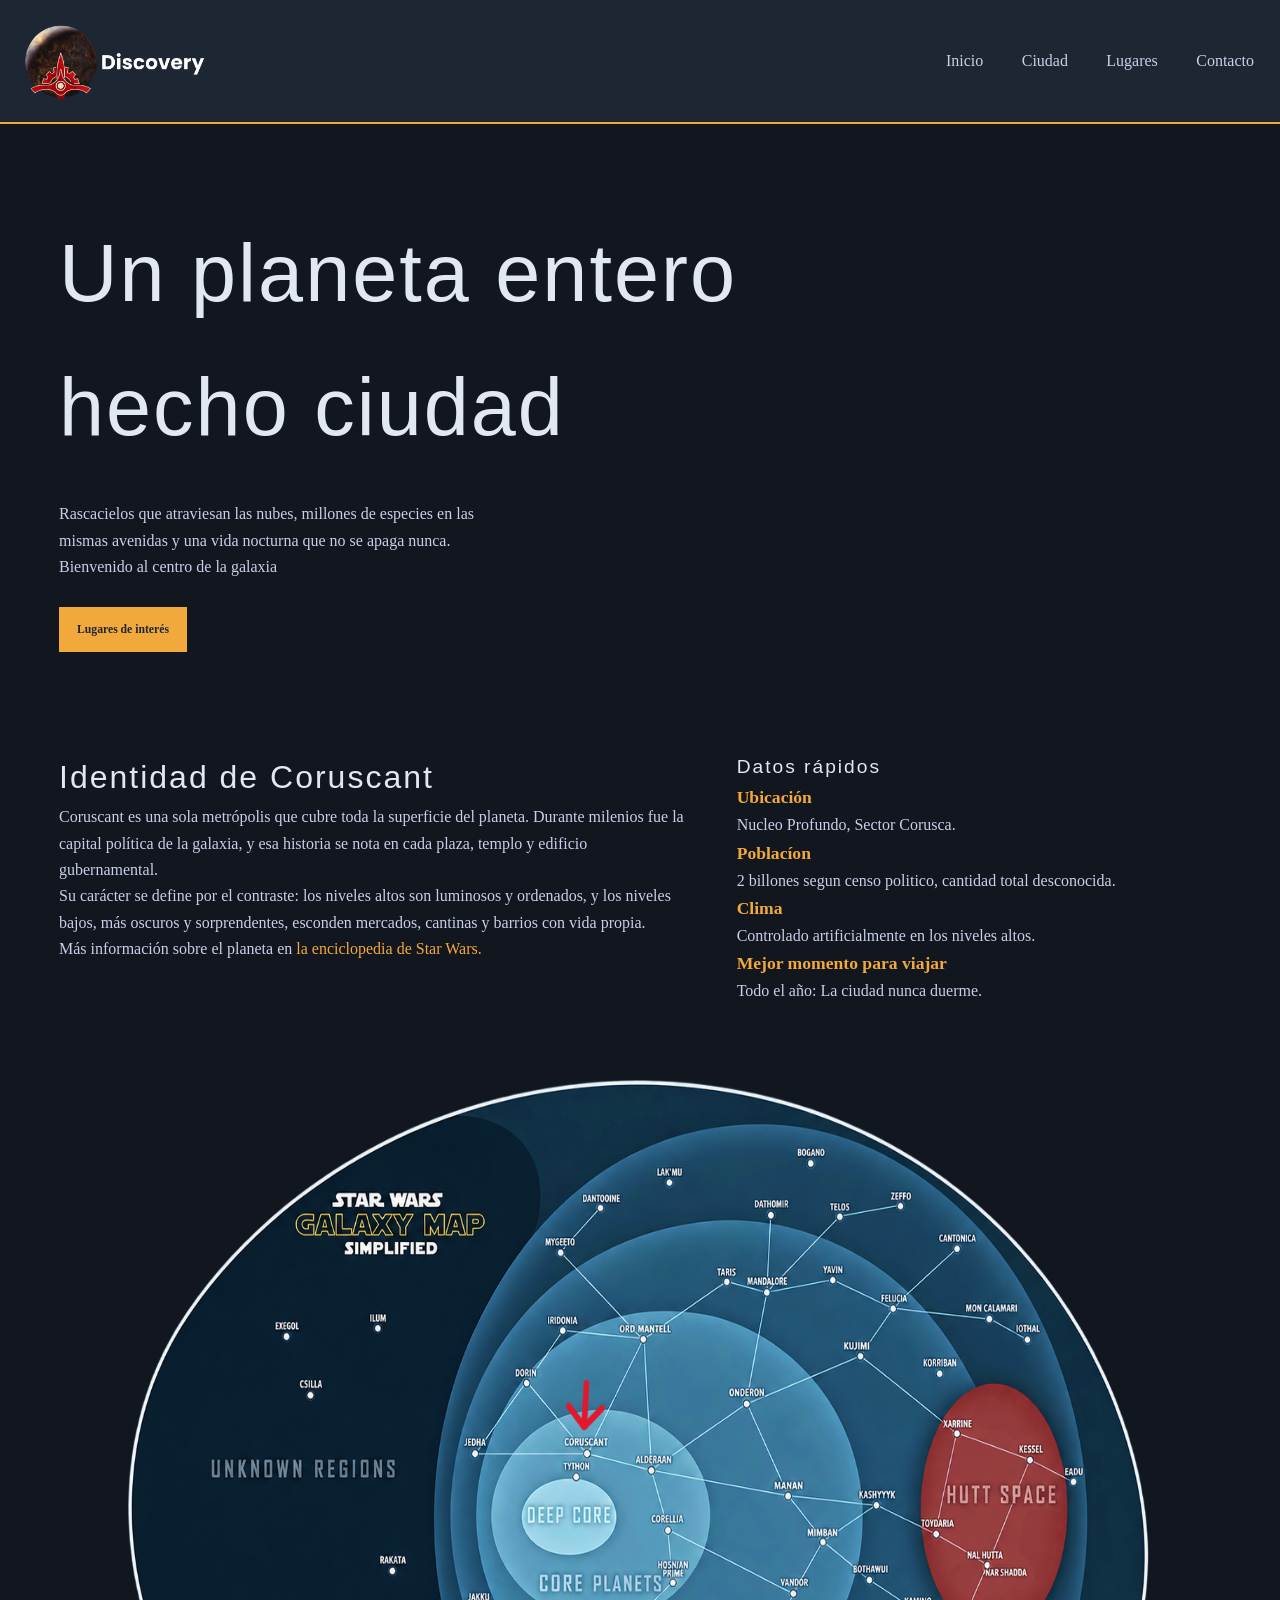
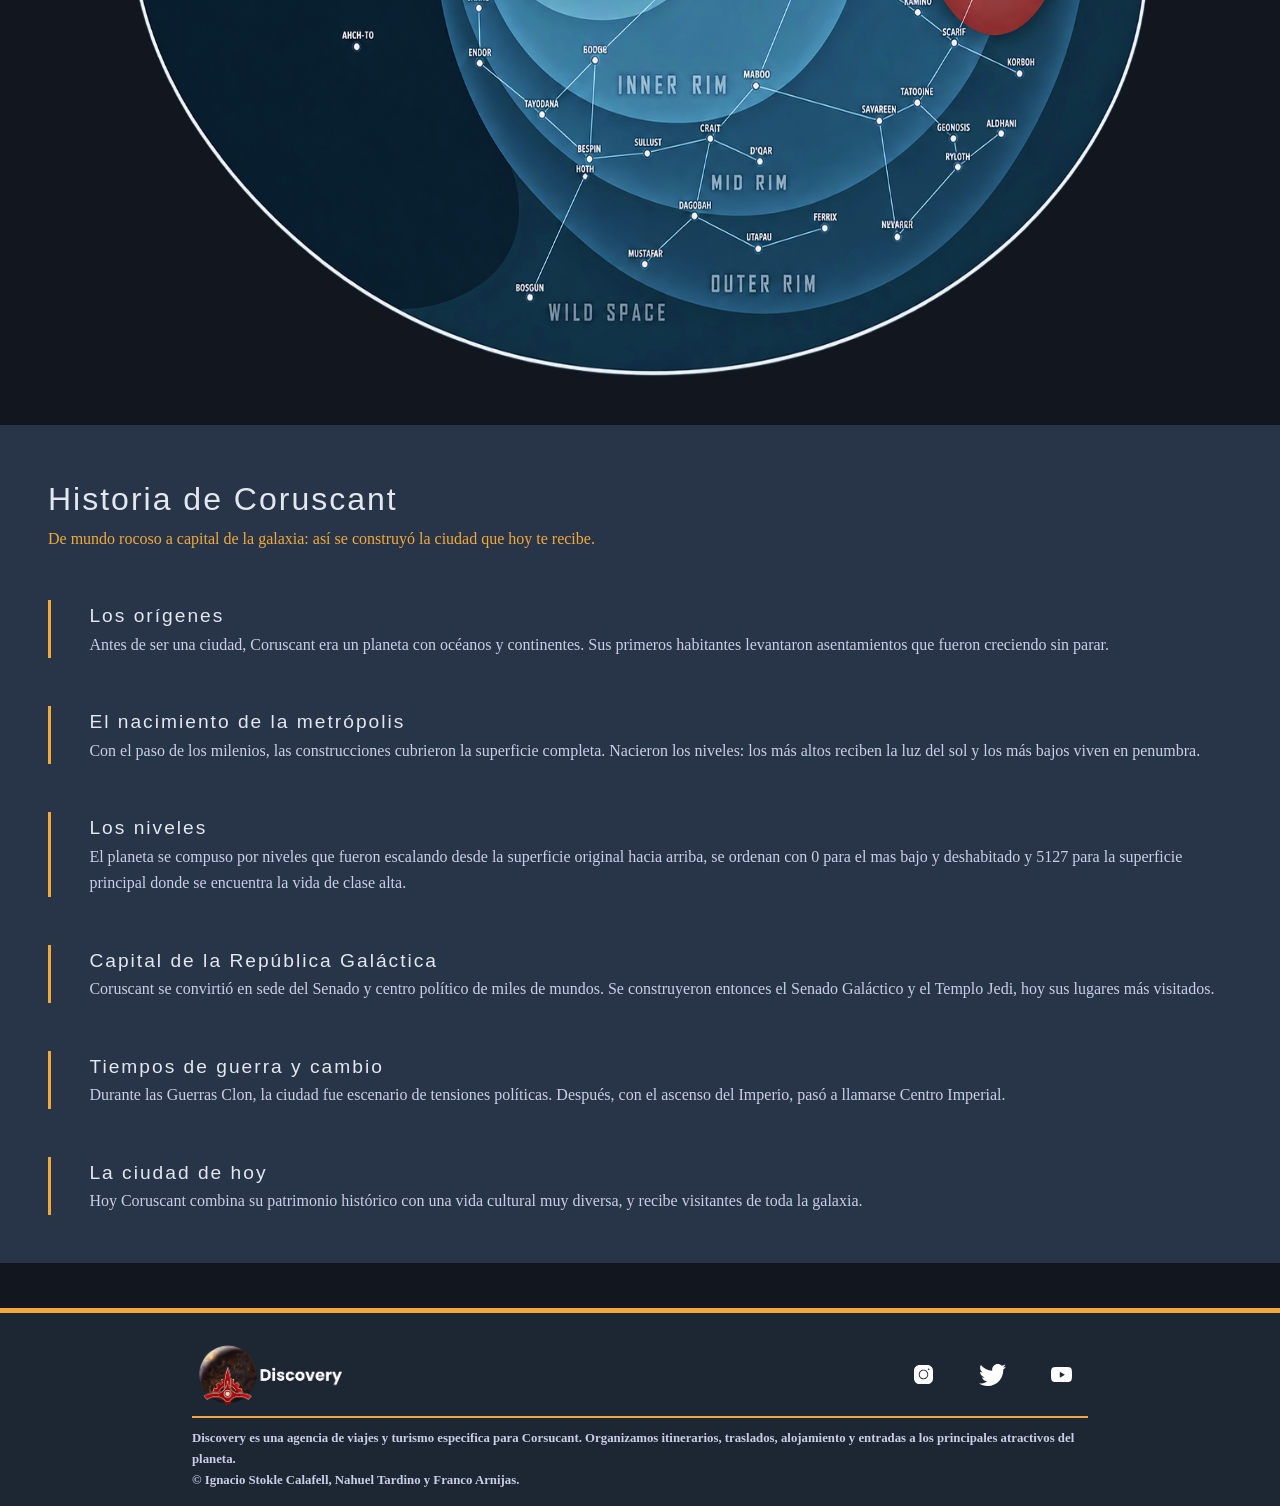
==== index.html @ 8b17de3e "feat: Tipografia default establecida, css del index y footer completo, e implementacion de mapa gala" ====
<!DOCTYPE html>
<html lang="en">
<head>
    <meta charset="UTF-8">
    <meta name="viewport" content="width=device-width, initial-scale=1.0">
    <link rel="stylesheet" href="./CSS/estilos.css">
    <link rel="icon" href="./IMG/Logo solo letra.png">
    <link rel="preconnect" href="https://fonts.googleapis.com">
    <link rel="preconnect" href="https://fonts.gstatic.com" crossorigin>
    <link href="https://fonts.googleapis.com/css2?family=Bebas+Neue&family=Big+Shoulders:opsz,wght@10..72,100..900&family=Oswald:wght@200&family=Plus+Jakarta+Sans:ital,wght@0,200..800;1,200..800&family=Roboto+Condensed:ital,wght@0,100..900;1,100..900&display=swap" rel="stylesheet">
    <title>Discovery | Inicio</title>
</head>
<body>
    <header>
        <h1></h1>
        <img src="./IMG/Logo con texto blanco.png" alt="logo-titulo" class="logo-titulo">
        <nav>
            <ul>
                <li><a href="./index.html">Inicio</a></li>
                <li><a href="./ciudad.html">Ciudad</a></li>
                <li><a href="./lugares.html">Lugares</a></li>
                <li><a href="./contacto.html">Contacto</a></li> 
            </ul>
        </nav>
    </header>
    <main>
        <!--Seccion de presentacion-->
        <section id="presentacion" class="presentacion">
            <div class="contenedor">
                <h2 class="titulo-principal">Un planeta entero hecho ciudad</h2>
                <p>Rascacielos que atraviesan las nubes, millones de especies en las mismas avenidas y una vida nocturna que no se apaga nunca. Bienvenido al centro de la galaxia</p>
                <a href="./lugares.html" class="boton">Lugares de interés</a>
            </div>
        </section>

        <!--Seccion de identidad y caracteristicas-->
        <section id="identidad" class="identidad">
            <div class="contenedor">
                <div>
                    <h2>Identidad de Coruscant</h2>
                    <p>Coruscant es una sola metrópolis que cubre toda la superficie del planeta. Durante milenios fue la capital política de la galaxia, y esa historia se nota en cada plaza, templo y edificio gubernamental.</p>
                    <p>Su carácter se define por el contraste: los niveles altos son luminosos y ordenados, y los niveles bajos, más oscuros y sorprendentes, esconden mercados, cantinas y barrios con vida propia.</p>
                    <p>Más información sobre el planeta en <a href="https://starwars-fandom-com.translate.goog/wiki/Coruscant?_x_tr_sl=en&_x_tr_tl=es&_x_tr_hl=es&_x_tr_pto=tc" target="_blank" rel="noopener noreferrer">la enciclopedia de Star Wars.</a></p>
                </div>
                <aside>
                    <h3>Datos rápidos</h3>
                    <dl>
                        <dt>Ubicación</dt>
                        <dd>Nucleo Profundo, Sector Corusca.</dd>
                        <dt>Poblacíon</dt>
                        <dd>2 billones segun censo politico, cantidad total desconocida.</dd>
                        <dt>Clima</dt>
                        <dd>Controlado artificialmente en los niveles altos.</dd>
                        <dt>Mejor momento para viajar</dt>
                        <dd>Todo el año: La ciudad nunca duerme.</dd>
                    </dl>
                </aside>
            </div>
            <img src="./IMG/MAPA-GALAXIA-SIMPLIFICADO.png" alt="mapa-galaxia">
        </section>

        <!-- Seccion de historia del planeta-->
         <section id="historia" class="historia">
            <div class="contenedor">
                <h2>Historia de Coruscant</h2>
                <p><span>De mundo rocoso a capital de la galaxia: así se construyó la ciudad que hoy te recibe.</span></p>
                <ol class="cronologia">
                    <li>
                        <h3>Los orígenes</h3>
                        <p>Antes de ser una ciudad, Coruscant era un planeta con océanos y continentes. Sus primeros habitantes levantaron asentamientos que fueron creciendo sin parar.</p>
                    </li>
                    <li>
                        <h3>El nacimiento de la metrópolis</h3>
                        <p>Con el paso de los milenios, las construcciones cubrieron la superficie completa. Nacieron los niveles: los más altos reciben la luz del sol y los más bajos viven en penumbra.</p>
                    </li>
                    <li>
                        <h3>Los niveles</h3>
                        <p>El planeta se compuso por niveles que fueron escalando desde la superficie original hacia arriba, se ordenan con 0 para el mas bajo y deshabitado y 5127 para la superficie principal donde se encuentra la vida de clase alta.</p>
                    </li>
                    <li>
                        <h3>Capital de la República Galáctica</h3>
                        <p>Coruscant se convirtió en sede del Senado y centro político de miles de mundos. Se construyeron entonces el Senado Galáctico y el Templo Jedi, hoy sus lugares más visitados.</p>
                    </li>
                    <li>
                        <h3>Tiempos de guerra y cambio</h3>
                        <p>Durante las Guerras Clon, la ciudad fue escenario de tensiones políticas. Después, con el ascenso del Imperio, pasó a llamarse Centro Imperial.</p>
                    </li>
                    <li>
                        <h3>La ciudad de hoy</h3>
                        <p>Hoy Coruscant combina su patrimonio histórico con una vida cultural muy diversa, y recibe visitantes de toda la galaxia.</p>
                    </li>
                </ol>
            </div>
         </section>
    </main>
    <footer>
            <div class="footer-general">
                <div class="info-footer">
                    <div class="foot-lgo-nombre">
                        <img src="./IMG/Logo con texto blanco.png" alt="lgo-footer">
                    </div>
                    <div class="footer-redes">
                        <ul>
                            <li><a href="https://www.instagram.com/starwars/?hl=es" target="_blank"><svg xmlns="http://www.w3.org/2000/svg" x="0px" y="0px" width="100" height="100" viewBox="0,0,256,256">
                                <g transform="translate(25.6,25.6) scale(0.8,0.8)"><g fill="#ffffff" fill-rule="nonzero" stroke="none" stroke-width="1" stroke-linecap="butt" stroke-linejoin="miter" stroke-miterlimit="10" stroke-dasharray="" stroke-dashoffset="0" font-family="none" font-weight="none" font-size="none" text-anchor="none" style="mix-blend-mode: normal"><g transform="scale(5.12,5.12)"><path d="M16,3c-7.17,0 -13,5.83 -13,13v18c0,7.17 5.83,13 13,13h18c7.17,0 13,-5.83 13,-13v-18c0,-7.17 -5.83,-13 -13,-13zM37,11c1.1,0 2,0.9 2,2c0,1.1 -0.9,2 -2,2c-1.1,0 -2,-0.9 -2,-2c0,-1.1 0.9,-2 2,-2zM25,14c6.07,0 11,4.93 11,11c0,6.07 -4.93,11 -11,11c-6.07,0 -11,-4.93 -11,-11c0,-6.07 4.93,-11 11,-11zM25,16c-4.96,0 -9,4.04 -9,9c0,4.96 4.04,9 9,9c4.96,0 9,-4.04 9,-9c0,-4.96 -4.04,-9 -9,-9z"></path></g></g></g>
                                </svg></a></li>
                            <li><a href="https://x.com/starwars/" target="_blank"><svg xmlns="http://www.w3.org/2000/svg" x="0px" y="0px" width="100" height="100" viewBox="0,0,256,256">
                                <g fill="#ffffff" fill-rule="nonzero" stroke="none" stroke-width="1" stroke-linecap="butt" stroke-linejoin="miter" stroke-miterlimit="10" stroke-dasharray="" stroke-dashoffset="0" font-family="none" font-weight="none" font-size="none" text-anchor="none" style="mix-blend-mode: normal"><g transform="scale(5.12,5.12)"><path d="M50.0625,10.4375c-1.84766,0.82031 -3.82812,1.37109 -5.91016,1.62109c2.125,-1.27344 3.75781,-3.28906 4.52344,-5.6875c-1.98437,1.17578 -4.19141,2.03125 -6.53125,2.49219c-1.875,-2 -4.54687,-3.24609 -7.50391,-3.24609c-5.67969,0 -10.28516,4.60156 -10.28516,10.28125c0,0.80469 0.09375,1.58984 0.26953,2.34375c-8.54687,-0.42969 -16.12109,-4.52344 -21.19531,-10.74609c-0.88672,1.52344 -1.39062,3.28906 -1.39062,5.17187c0,3.56641 1.8125,6.71484 4.57422,8.5625c-1.6875,-0.05469 -3.27344,-0.51953 -4.66016,-1.28906c0,0.04297 0,0.08594 0,0.12891c0,4.98438 3.54688,9.13672 8.24609,10.08594c-0.85937,0.23438 -1.76953,0.35938 -2.70703,0.35938c-0.66406,0 -1.30859,-0.0625 -1.9375,-0.1875c1.3125,4.08203 5.10938,7.0625 9.60547,7.14453c-3.51562,2.75781 -7.94922,4.39844 -12.76953,4.39844c-0.83203,0 -1.64844,-0.04687 -2.44922,-0.14453c4.54687,2.92188 9.95312,4.62109 15.76172,4.62109c18.91406,0 29.25781,-15.66797 29.25781,-29.25391c0,-0.44531 -0.01172,-0.89453 -0.02734,-1.33203c2.00781,-1.44922 3.75,-3.26172 5.12891,-5.32422z"></path></g></g>
                                </svg></a></li>
                            <li><a href="https://www.youtube.com/user/starwars" target="_blank"><svg xmlns="http://www.w3.org/2000/svg" x="0px" y="0px" width="100" height="100" viewBox="0,0,256,256">
                                <g transform=""><g fill="#ffffff" fill-rule="nonzero" stroke="none" stroke-width="1" stroke-linecap="butt" stroke-linejoin="miter" stroke-miterlimit="10" stroke-dasharray="" stroke-dashoffset="0" font-family="none" font-weight="none" font-size="none" text-anchor="none" style="mix-blend-mode: normal"><g transform="scale(3.55556,3.55556)"><path d="M61.115,18.856c2.551,2.647 2.885,6.853 2.885,17.144c0,10.291 -0.334,14.497 -2.885,17.144c-2.552,2.647 -5.209,2.856 -25.115,2.856c-19.906,0 -22.563,-0.209 -25.115,-2.856c-2.551,-2.647 -2.885,-6.853 -2.885,-17.144c0,-10.291 0.334,-14.497 2.885,-17.144c2.551,-2.647 5.209,-2.856 25.115,-2.856c19.906,0 22.563,0.209 25.115,2.856zM31.464,44.476l13.603,-8.044l-13.603,-7.918z"></path></g></g></g>
                                </svg></a></li>
                        </ul>
                    </div>
                </div>
                <p>
                    <span>
                        Discovery es una agencia de viajes y turismo especifica para Corsucant.
                        Organizamos itinerarios, traslados, alojamiento y entradas a los principales atractivos del planeta.
                        <br> &copy; Ignacio Stokle Calafell, Nahuel Tardino y Franco Arnijas.
                    </span>
                </p>
            </div>
        </footer>
</body>
</html>
---- CSS/estilos.css ----
/* ACÁ ARMO MI PALETA */
:root {
    --color-primario: #12161F;
    --color-acento: #f2a93b;
    --color-secundario:#1D2633;
    --color-terciario:#283548;
    --color-texto:#E2E8F0;
    --color-texto-secundario: #c9cfe8;
    --fuente-principal: "Source Serif 4", Georgia, serif;
}

/* RESET BÁSICO */
* {
    box-sizing: border-box;
    margin: 0;
    padding: 0;
}
body{
    height: 100%;
    width: 100%;
    background-color: var(--color-primario);
    color: var(--color-texto);
    font-family: var(--fuente-principal);
    line-height: 1.65;
    padding-top: 20dvh;
    display: flex;
    flex-direction: column;
    align-items: center;
}

header{
    height: fit-content;
    width: 100%;
    background-color: var(--color-secundario);
    border-bottom: 2px solid var(--color-acento);
    gap: 1dvh;
    padding: 1rem;
    display: flex;
    justify-content: space-between;
    align-items: center;
    position: fixed;
    top: 0;

    transition: all 0.5s ease;
    animation: headerScroll linear both;
    animation-timeline: scroll();
    animation-range: 0 200px;
}
@keyframes headerScroll {
    from{
        width: 100%;
        top: 0;
        border-radius: 0;
    }
    to{
        width: 97%;
        top: 10px;
        border-radius: 25px;
    }
}

h1{
    display: none;
}

.logo-titulo{
    height: 10dvh;
}

nav ul{
    height: fit-content;
    width: fit-content;
    list-style: none;
    display: flex;
    justify-content: center;
    align-items: center;
    gap: 3dvw;
    margin: 0;
    padding: 10px;
}

nav a{
    height: fit-content;
    width: fit-content;
    text-decoration: none;
    color: var(--color-texto-secundario);
    transition: 0.2s ease;
    font-size: clamp(.6rem, 2vh, 1rem);
}
nav a:hover{
    color: var(--color-acento);
}

footer{
    width: 100%;
    height: 22dvh;
    background-color: var(--color-secundario);
    color: var(--color-texto);
    margin-top: 5dvh;
    padding: 10px 0 25px;
    border-top: 5px solid var(--color-acento);
    display: flex;
    justify-content: center;
    align-items: center;
}
.footer-general{
    width: 70%;
    display: grid;
    grid-template-columns: 100%;
    grid-template-rows: 7dvh 5dvh;
    gap: 10px;
}
.info-footer{
    width: 100%;
    display: grid;
    grid-template-columns: 1fr 1fr;
    justify-content: center;
}
.foot-lgo-nombre{
    width: 15dvw;
    height: 7dvh;
    display: flex;
    align-items: center;
}
.foot-lgo-nombre img{
    max-height: 8dvh;
}
.footer-redes{
    width: 15dvw;
    height: 7dvh;
    justify-self: end;
}
.footer-redes ul{
    width: 100%;
    height: 100%;
    list-style: none;
    display: flex;
    justify-content: space-around;
    align-items: center;
    gap: 15px;
}
.footer-redes li{
    width: 5dvw;
    height: 100%;
    display: flex;
    justify-content: space-around;
    align-items: center;
}
.footer-redes a{
    display: flex;
    align-items:  center;
    justify-content: center;
    width: fit-content;
    height: fit-content;
}
.footer-redes svg{
    height: 3dvh;
    width: fit-content;
}
footer p{
    width: 100%;
    height: fit-content;
    color: var(--color-texto-secundario);
    display: flex;
    justify-content: flex-start;
    align-items: center;
    font-size: clamp(.1rem, min(1vw, 2dvh), .9rem);
    font-weight: bold;
    border-top: 2px solid var(--color-acento);
    padding-top: 10px;
}
footer span{
    text-align: start;
}


main{
    width: 100%;
    height: 100%;
    display: flex;
    flex-direction: column;
    align-items: center;
    gap: 5dvh;
}
h2{
    font-size: clamp(1rem, 5vh, 2rem);
}
h3{
    font-size: clamp(.9rem, 4vh, 1.2rem);
}
h2, h3{
    color: var(--color-texto);
    letter-spacing: 2px;
    font-family: "Big Shoulders Display", Impact, sans-serif;
    font-weight: 100;
}
a{
    text-decoration: none;
}


/* INDEX */
.presentacion, .identidad, .historia{
    width: 95%;
}
.presentacion p, .identidad p, .historia p{
    color: var(--color-texto-secundario);
    font-size: clamp(.8rem, 2vh, 1rem);
}
.contenedor{
    width: 100%;
    padding: 3dvh;
}
.presentacion .contenedor{
    display: flex;
    flex-direction: column;
    gap: 3dvh;
}
.titulo-principal{
    max-width: 55dvw;
    font-size: clamp(2rem, 9vh, 6rem);
    letter-spacing: 2px;
    font-family: "Big Shoulders Display", Impact, sans-serif;
}
.presentacion p{
    max-width: 35dvw;
}
.boton{
    width: 10dvw;
    height: 5dvh;
    display: flex;
    justify-content: center;
    align-items: center;
    background-color: var(--color-acento);
    color: var(--color-secundario);
    text-decoration: none;
    font-size: clamp(.6rem, 1.3vh, .9rem);
    font-weight: bold;
    transition: .2s ease;
}
.boton:hover{
    background-color: var(--color-texto-secundario);
}

.identidad{
    display: flex;
    flex-direction: column;
    align-items: center;
    gap: 3rem;
}
.identidad .contenedor{
    display: grid;
    gap: 3rem;
    grid-template-columns: 1.3fr 1fr;
}
.identidad a{
    color: var(--color-acento);
    transition: .2s ease;
}
.identidad a:hover{
    color: var(--color-texto);
}
.identidad dl{
    margin: 0;
}
.identidad dt{
    color: var(--color-acento);
    font-weight: 600;
    font-size: clamp(.9rem, 2vh, 1.1rem);
}
.identidad dd{
    margin: 0;
    color: var(--color-texto-secundario);
    font-size: clamp(.8rem, 2vh, 1rem);
}
.identidad img{
    height: 100dvh;
    max-width: 80dvw;
}


.historia{
    width: 100%;
    background-color: var(--color-terciario);
}
.historia .contenedor{
    display: flex;
    flex-direction: column;
    padding: 3rem;
}
.historia span{
    color: var(--color-acento);
}
.cronologia{
    list-style: none;
    display: flex;
    flex-direction: column;
    gap: 3rem;
    margin-top: 3rem;
}
.cronologia li{
    border-left: 3px solid var(--color-acento);
    padding-left: 3dvw;
}


/* CIUDAD */
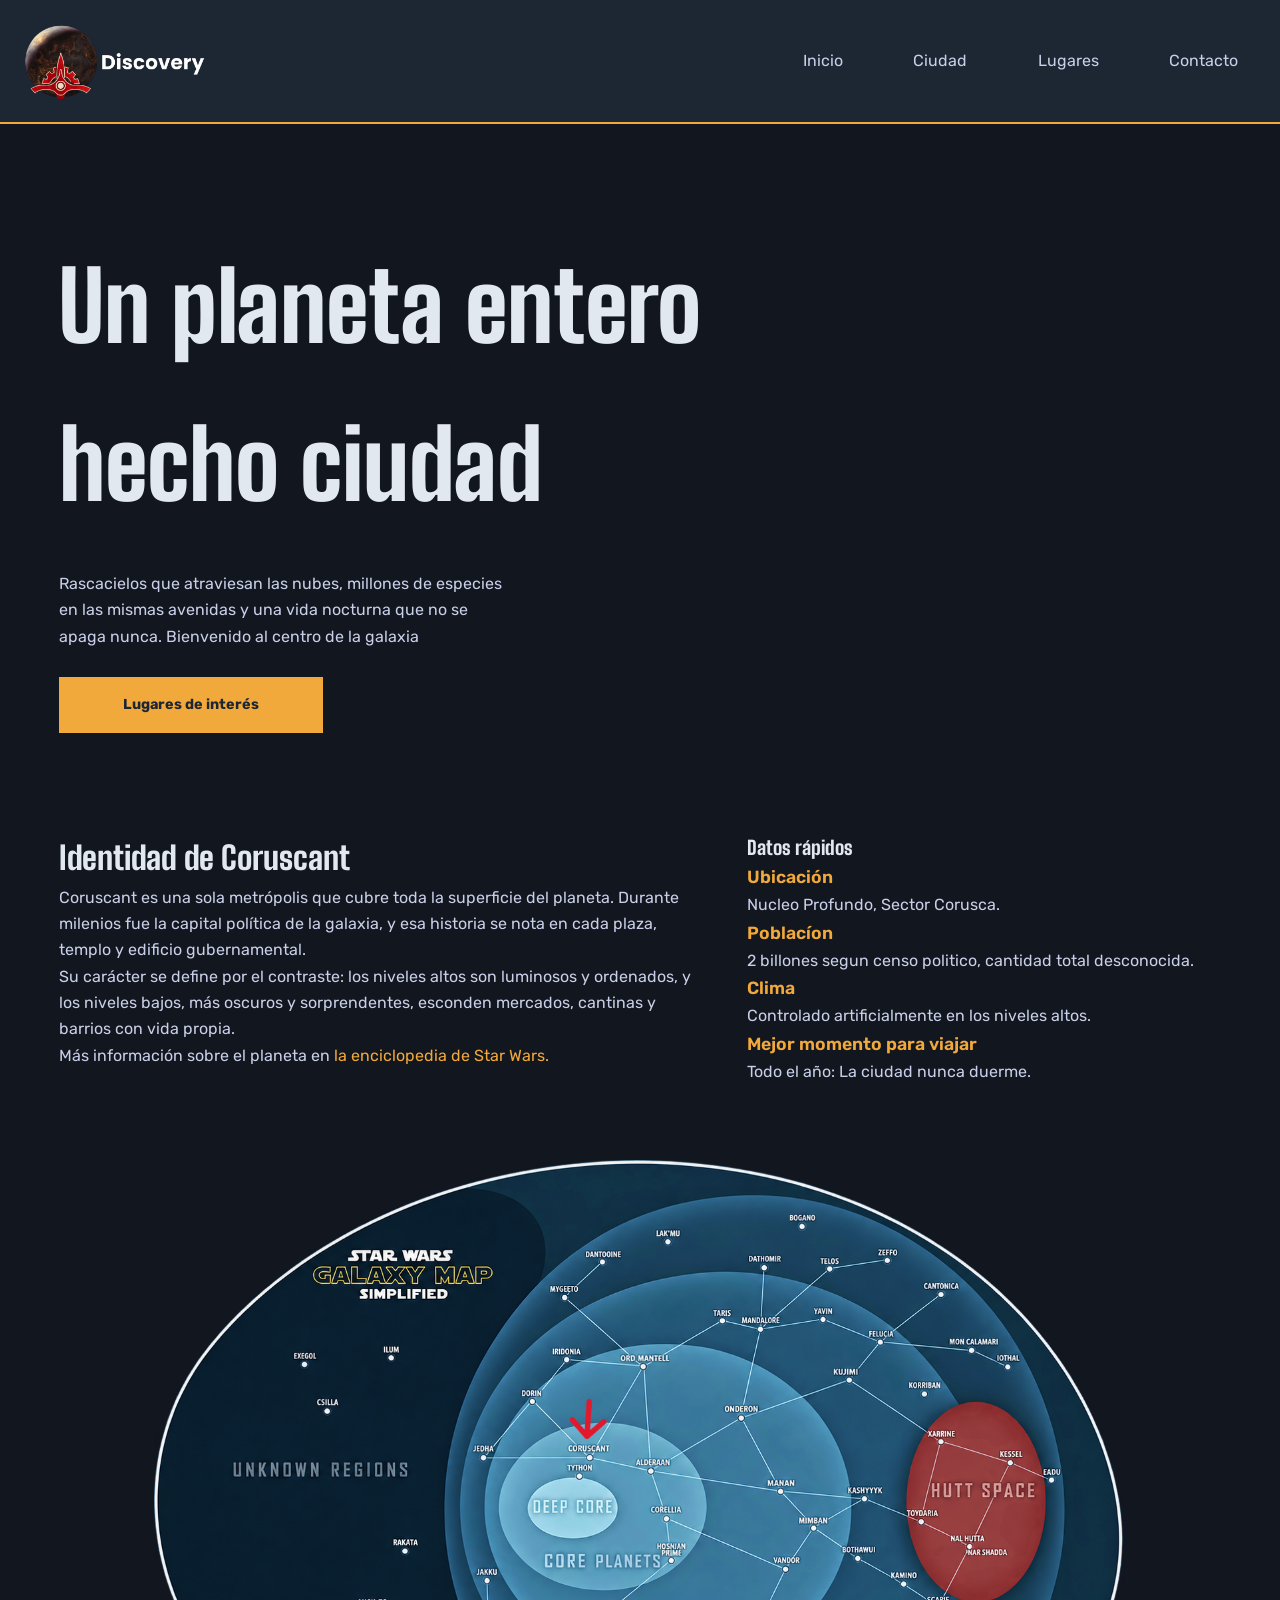
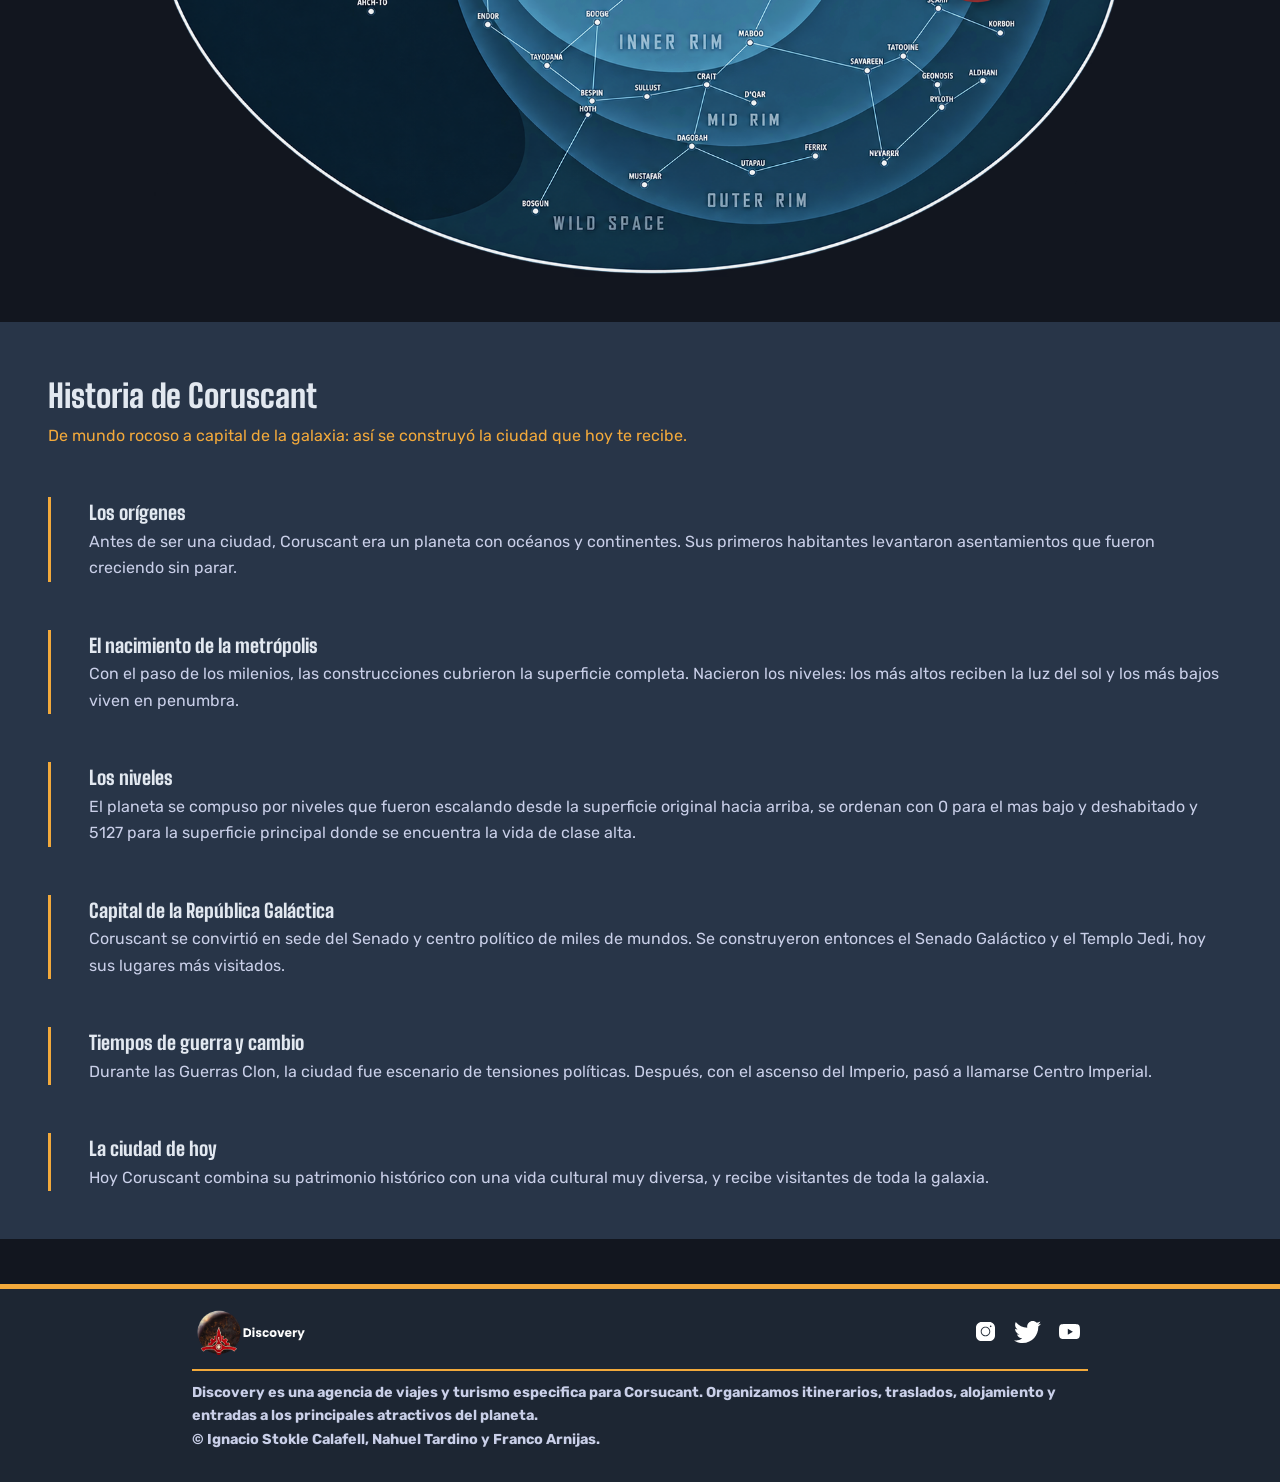
==== commit c2124b8a: "feat: Corrección de tamaños, actualización de fuente principal del sitio y CSS comentado por seccion" ====
--- a/index.html
+++ b/index.html
@@ -8,6 +8,9 @@
     <link rel="preconnect" href="https://fonts.googleapis.com">
     <link rel="preconnect" href="https://fonts.gstatic.com" crossorigin>
     <link href="https://fonts.googleapis.com/css2?family=Bebas+Neue&family=Big+Shoulders:opsz,wght@10..72,100..900&family=Oswald:wght@200&family=Plus+Jakarta+Sans:ital,wght@0,200..800;1,200..800&family=Roboto+Condensed:ital,wght@0,100..900;1,100..900&display=swap" rel="stylesheet">
+    <link rel="preconnect" href="https://fonts.googleapis.com">
+    <link rel="preconnect" href="https://fonts.gstatic.com" crossorigin>
+    <link href="https://fonts.googleapis.com/css2?family=Rubik:ital,wght@0,300..900;1,300..900&display=swap" rel="stylesheet">
     <title>Discovery | Inicio</title>
 </head>
 <body>
@@ -94,33 +97,33 @@
          </section>
     </main>
     <footer>
-            <div class="footer-general">
-                <div class="info-footer">
-                    <div class="foot-lgo-nombre">
-                        <img src="./IMG/Logo con texto blanco.png" alt="lgo-footer">
-                    </div>
-                    <div class="footer-redes">
-                        <ul>
-                            <li><a href="https://www.instagram.com/starwars/?hl=es" target="_blank"><svg xmlns="http://www.w3.org/2000/svg" x="0px" y="0px" width="100" height="100" viewBox="0,0,256,256">
-                                <g transform="translate(25.6,25.6) scale(0.8,0.8)"><g fill="#ffffff" fill-rule="nonzero" stroke="none" stroke-width="1" stroke-linecap="butt" stroke-linejoin="miter" stroke-miterlimit="10" stroke-dasharray="" stroke-dashoffset="0" font-family="none" font-weight="none" font-size="none" text-anchor="none" style="mix-blend-mode: normal"><g transform="scale(5.12,5.12)"><path d="M16,3c-7.17,0 -13,5.83 -13,13v18c0,7.17 5.83,13 13,13h18c7.17,0 13,-5.83 13,-13v-18c0,-7.17 -5.83,-13 -13,-13zM37,11c1.1,0 2,0.9 2,2c0,1.1 -0.9,2 -2,2c-1.1,0 -2,-0.9 -2,-2c0,-1.1 0.9,-2 2,-2zM25,14c6.07,0 11,4.93 11,11c0,6.07 -4.93,11 -11,11c-6.07,0 -11,-4.93 -11,-11c0,-6.07 4.93,-11 11,-11zM25,16c-4.96,0 -9,4.04 -9,9c0,4.96 4.04,9 9,9c4.96,0 9,-4.04 9,-9c0,-4.96 -4.04,-9 -9,-9z"></path></g></g></g>
-                                </svg></a></li>
-                            <li><a href="https://x.com/starwars/" target="_blank"><svg xmlns="http://www.w3.org/2000/svg" x="0px" y="0px" width="100" height="100" viewBox="0,0,256,256">
-                                <g fill="#ffffff" fill-rule="nonzero" stroke="none" stroke-width="1" stroke-linecap="butt" stroke-linejoin="miter" stroke-miterlimit="10" stroke-dasharray="" stroke-dashoffset="0" font-family="none" font-weight="none" font-size="none" text-anchor="none" style="mix-blend-mode: normal"><g transform="scale(5.12,5.12)"><path d="M50.0625,10.4375c-1.84766,0.82031 -3.82812,1.37109 -5.91016,1.62109c2.125,-1.27344 3.75781,-3.28906 4.52344,-5.6875c-1.98437,1.17578 -4.19141,2.03125 -6.53125,2.49219c-1.875,-2 -4.54687,-3.24609 -7.50391,-3.24609c-5.67969,0 -10.28516,4.60156 -10.28516,10.28125c0,0.80469 0.09375,1.58984 0.26953,2.34375c-8.54687,-0.42969 -16.12109,-4.52344 -21.19531,-10.74609c-0.88672,1.52344 -1.39062,3.28906 -1.39062,5.17187c0,3.56641 1.8125,6.71484 4.57422,8.5625c-1.6875,-0.05469 -3.27344,-0.51953 -4.66016,-1.28906c0,0.04297 0,0.08594 0,0.12891c0,4.98438 3.54688,9.13672 8.24609,10.08594c-0.85937,0.23438 -1.76953,0.35938 -2.70703,0.35938c-0.66406,0 -1.30859,-0.0625 -1.9375,-0.1875c1.3125,4.08203 5.10938,7.0625 9.60547,7.14453c-3.51562,2.75781 -7.94922,4.39844 -12.76953,4.39844c-0.83203,0 -1.64844,-0.04687 -2.44922,-0.14453c4.54687,2.92188 9.95312,4.62109 15.76172,4.62109c18.91406,0 29.25781,-15.66797 29.25781,-29.25391c0,-0.44531 -0.01172,-0.89453 -0.02734,-1.33203c2.00781,-1.44922 3.75,-3.26172 5.12891,-5.32422z"></path></g></g>
-                                </svg></a></li>
-                            <li><a href="https://www.youtube.com/user/starwars" target="_blank"><svg xmlns="http://www.w3.org/2000/svg" x="0px" y="0px" width="100" height="100" viewBox="0,0,256,256">
-                                <g transform=""><g fill="#ffffff" fill-rule="nonzero" stroke="none" stroke-width="1" stroke-linecap="butt" stroke-linejoin="miter" stroke-miterlimit="10" stroke-dasharray="" stroke-dashoffset="0" font-family="none" font-weight="none" font-size="none" text-anchor="none" style="mix-blend-mode: normal"><g transform="scale(3.55556,3.55556)"><path d="M61.115,18.856c2.551,2.647 2.885,6.853 2.885,17.144c0,10.291 -0.334,14.497 -2.885,17.144c-2.552,2.647 -5.209,2.856 -25.115,2.856c-19.906,0 -22.563,-0.209 -25.115,-2.856c-2.551,-2.647 -2.885,-6.853 -2.885,-17.144c0,-10.291 0.334,-14.497 2.885,-17.144c2.551,-2.647 5.209,-2.856 25.115,-2.856c19.906,0 22.563,0.209 25.115,2.856zM31.464,44.476l13.603,-8.044l-13.603,-7.918z"></path></g></g></g>
-                                </svg></a></li>
-                        </ul>
-                    </div>
+        <div class="footer-general">
+            <div class="info-footer">
+                <div class="foot-lgo-nombre">
+                    <img src="./IMG/Logo con texto blanco.png" alt="lgo-footer">
                 </div>
-                <p>
-                    <span>
-                        Discovery es una agencia de viajes y turismo especifica para Corsucant.
-                        Organizamos itinerarios, traslados, alojamiento y entradas a los principales atractivos del planeta.
-                        <br> &copy; Ignacio Stokle Calafell, Nahuel Tardino y Franco Arnijas.
-                    </span>
-                </p>
+                <div class="footer-redes">
+                    <ul>
+                        <li><a href="https://www.instagram.com/starwars/?hl=es" target="_blank"><svg xmlns="http://www.w3.org/2000/svg" x="0px" y="0px" width="100" height="100" viewBox="0,0,256,256">
+                            <g transform="translate(25.6,25.6) scale(0.8,0.8)"><g fill="#ffffff" fill-rule="nonzero" stroke="none" stroke-width="1" stroke-linecap="butt" stroke-linejoin="miter" stroke-miterlimit="10" stroke-dasharray="" stroke-dashoffset="0" font-family="none" font-weight="none" font-size="none" text-anchor="none" style="mix-blend-mode: normal"><g transform="scale(5.12,5.12)"><path d="M16,3c-7.17,0 -13,5.83 -13,13v18c0,7.17 5.83,13 13,13h18c7.17,0 13,-5.83 13,-13v-18c0,-7.17 -5.83,-13 -13,-13zM37,11c1.1,0 2,0.9 2,2c0,1.1 -0.9,2 -2,2c-1.1,0 -2,-0.9 -2,-2c0,-1.1 0.9,-2 2,-2zM25,14c6.07,0 11,4.93 11,11c0,6.07 -4.93,11 -11,11c-6.07,0 -11,-4.93 -11,-11c0,-6.07 4.93,-11 11,-11zM25,16c-4.96,0 -9,4.04 -9,9c0,4.96 4.04,9 9,9c4.96,0 9,-4.04 9,-9c0,-4.96 -4.04,-9 -9,-9z"></path></g></g></g>
+                            </svg></a></li>
+                        <li><a href="https://x.com/starwars/" target="_blank"><svg xmlns="http://www.w3.org/2000/svg" x="0px" y="0px" width="100" height="100" viewBox="0,0,256,256">
+                            <g fill="#ffffff" fill-rule="nonzero" stroke="none" stroke-width="1" stroke-linecap="butt" stroke-linejoin="miter" stroke-miterlimit="10" stroke-dasharray="" stroke-dashoffset="0" font-family="none" font-weight="none" font-size="none" text-anchor="none" style="mix-blend-mode: normal"><g transform="scale(5.12,5.12)"><path d="M50.0625,10.4375c-1.84766,0.82031 -3.82812,1.37109 -5.91016,1.62109c2.125,-1.27344 3.75781,-3.28906 4.52344,-5.6875c-1.98437,1.17578 -4.19141,2.03125 -6.53125,2.49219c-1.875,-2 -4.54687,-3.24609 -7.50391,-3.24609c-5.67969,0 -10.28516,4.60156 -10.28516,10.28125c0,0.80469 0.09375,1.58984 0.26953,2.34375c-8.54687,-0.42969 -16.12109,-4.52344 -21.19531,-10.74609c-0.88672,1.52344 -1.39062,3.28906 -1.39062,5.17187c0,3.56641 1.8125,6.71484 4.57422,8.5625c-1.6875,-0.05469 -3.27344,-0.51953 -4.66016,-1.28906c0,0.04297 0,0.08594 0,0.12891c0,4.98438 3.54688,9.13672 8.24609,10.08594c-0.85937,0.23438 -1.76953,0.35938 -2.70703,0.35938c-0.66406,0 -1.30859,-0.0625 -1.9375,-0.1875c1.3125,4.08203 5.10938,7.0625 9.60547,7.14453c-3.51562,2.75781 -7.94922,4.39844 -12.76953,4.39844c-0.83203,0 -1.64844,-0.04687 -2.44922,-0.14453c4.54687,2.92188 9.95312,4.62109 15.76172,4.62109c18.91406,0 29.25781,-15.66797 29.25781,-29.25391c0,-0.44531 -0.01172,-0.89453 -0.02734,-1.33203c2.00781,-1.44922 3.75,-3.26172 5.12891,-5.32422z"></path></g></g>
+                            </svg></a></li>
+                        <li><a href="https://www.youtube.com/user/starwars" target="_blank"><svg xmlns="http://www.w3.org/2000/svg" x="0px" y="0px" width="100" height="100" viewBox="0,0,256,256">
+                            <g transform=""><g fill="#ffffff" fill-rule="nonzero" stroke="none" stroke-width="1" stroke-linecap="butt" stroke-linejoin="miter" stroke-miterlimit="10" stroke-dasharray="" stroke-dashoffset="0" font-family="none" font-weight="none" font-size="none" text-anchor="none" style="mix-blend-mode: normal"><g transform="scale(3.55556,3.55556)"><path d="M61.115,18.856c2.551,2.647 2.885,6.853 2.885,17.144c0,10.291 -0.334,14.497 -2.885,17.144c-2.552,2.647 -5.209,2.856 -25.115,2.856c-19.906,0 -22.563,-0.209 -25.115,-2.856c-2.551,-2.647 -2.885,-6.853 -2.885,-17.144c0,-10.291 0.334,-14.497 2.885,-17.144c2.551,-2.647 5.209,-2.856 25.115,-2.856c19.906,0 22.563,0.209 25.115,2.856zM31.464,44.476l13.603,-8.044l-13.603,-7.918z"></path></g></g></g>
+                            </svg></a></li>
+                    </ul>
+                </div>
             </div>
-        </footer>
+            <p>
+                <span>
+                    Discovery es una agencia de viajes y turismo especifica para Corsucant.
+                    Organizamos itinerarios, traslados, alojamiento y entradas a los principales atractivos del planeta.
+                    <br> &copy; Ignacio Stokle Calafell, Nahuel Tardino y Franco Arnijas.
+                </span>
+            </p>
+        </div>
+    </footer>
 </body>
 </html>
--- a/CSS/estilos.css
+++ b/CSS/estilos.css
@@ -6,7 +6,8 @@
     --color-terciario:#283548;
     --color-texto:#E2E8F0;
     --color-texto-secundario: #c9cfe8;
-    --fuente-principal: "Source Serif 4", Georgia, serif;
+    --fuente-principal: "Rubik", sans-serif;
+    --fuente-titulo: "Big Shoulders", Impact, sans-serif;
 }
 
 /* RESET BÁSICO */
@@ -21,13 +22,14 @@
     background-color: var(--color-primario);
     color: var(--color-texto);
     font-family: var(--fuente-principal);
+    font-size: 1rem;
     line-height: 1.65;
-    padding-top: 20dvh;
-    display: flex;
-    flex-direction: column;
-    align-items: center;
-}
-
+    padding-top: 200px;
+    display: flex;
+    flex-direction: column;
+    align-items: center;
+}
+/* HEADER */
 header{
     height: fit-content;
     width: 100%;
@@ -40,6 +42,7 @@
     align-items: center;
     position: fixed;
     top: 0;
+    flex-wrap: wrap;
 
     transition: all 0.5s ease;
     animation: headerScroll linear both;
@@ -53,8 +56,8 @@
         border-radius: 0;
     }
     to{
-        width: 97%;
-        top: 10px;
+        width: 90%;
+        top: 20px;
         border-radius: 25px;
     }
 }
@@ -65,8 +68,22 @@
 
 .logo-titulo{
     height: 10dvh;
-}
-
+
+    transition: all 0.5s ease;
+    animation: logotituloScroll linear both;
+    animation-timeline: scroll();
+    animation-range: 0 200px;
+}
+
+@keyframes logotituloScroll{
+    from{
+        height: 10dvh;
+    }
+    to{
+        height: 8dvh;
+    }
+}
+/* NAVEGACION */
 nav ul{
     height: fit-content;
     width: fit-content;
@@ -85,15 +102,34 @@
     text-decoration: none;
     color: var(--color-texto-secundario);
     transition: 0.2s ease;
-    font-size: clamp(.6rem, 2vh, 1rem);
+    font-size: clamp(.6rem, 2vw, 1rem);
+    border-radius: 15px;
+    padding: .5rem 1rem;
+
+    transition: all 0.5s ease;
+    animation: navScroll linear both;
+    animation-timeline: scroll();
+    animation-range: 0 200px;
+}
+@keyframes navScroll{
+    from{
+        font-size: clamp(.6rem, 2vw, 1rem);
+    }
+    to{
+        font-size: clamp(.6rem, 2vw, .9rem);
+    }
 }
 nav a:hover{
-    color: var(--color-acento);
-}
-
+    color: var(--color-secundario);
+    background-color: var(--color-acento);
+}
+
+/* FOOTER */
 footer{
     width: 100%;
-    height: 22dvh;
+    min-height: 22dvh;
+    height: auto;
+    box-sizing: border-box;
     background-color: var(--color-secundario);
     color: var(--color-texto);
     margin-top: 5dvh;
@@ -107,7 +143,7 @@
     width: 70%;
     display: grid;
     grid-template-columns: 100%;
-    grid-template-rows: 7dvh 5dvh;
+    grid-template-rows: auto auto;
     gap: 10px;
 }
 .info-footer{
@@ -117,17 +153,17 @@
     justify-content: center;
 }
 .foot-lgo-nombre{
-    width: 15dvw;
-    height: 7dvh;
+    width: fit-content;
+    height: auto;
     display: flex;
     align-items: center;
 }
 .foot-lgo-nombre img{
-    max-height: 8dvh;
+    max-height: 6dvh;
 }
 .footer-redes{
-    width: 15dvw;
-    height: 7dvh;
+    width: fit-content;
+    height: auto;
     justify-self: end;
 }
 .footer-redes ul{
@@ -138,9 +174,10 @@
     justify-content: space-around;
     align-items: center;
     gap: 15px;
+    padding-right: 5px;
 }
 .footer-redes li{
-    width: 5dvw;
+    width: fit-content;
     height: 100%;
     display: flex;
     justify-content: space-around;
@@ -164,7 +201,7 @@
     display: flex;
     justify-content: flex-start;
     align-items: center;
-    font-size: clamp(.1rem, min(1vw, 2dvh), .9rem);
+    font-size: clamp(.1rem, 2vw, .9rem);
     font-weight: bold;
     border-top: 2px solid var(--color-acento);
     padding-top: 10px;
@@ -173,7 +210,7 @@
     text-align: start;
 }
 
-
+/* MAIN */
 main{
     width: 100%;
     height: 100%;
@@ -183,29 +220,27 @@
     gap: 5dvh;
 }
 h2{
-    font-size: clamp(1rem, 5vh, 2rem);
+    font-size: clamp(1rem, 5vw, 2rem);
 }
 h3{
-    font-size: clamp(.9rem, 4vh, 1.2rem);
+    font-size: clamp(.9rem, 4vw, 1.2rem);
 }
 h2, h3{
     color: var(--color-texto);
-    letter-spacing: 2px;
-    font-family: "Big Shoulders Display", Impact, sans-serif;
-    font-weight: 100;
+    font-family: var(--fuente-titulo);
+    font-weight: 800;
 }
 a{
     text-decoration: none;
 }
-
-
-/* INDEX */
-.presentacion, .identidad, .historia{
+p{
+    color: var(--color-texto-secundario);
+    font-size: clamp(.8rem, 2vw, 1rem);
+}
+
+/* INDEX Y CIUDAD */
+.presentacion, .identidad, .historia, .caracteristicas, .barrios, .datos{
     width: 95%;
-}
-.presentacion p, .identidad p, .historia p{
-    color: var(--color-texto-secundario);
-    font-size: clamp(.8rem, 2vh, 1rem);
 }
 .contenedor{
     width: 100%;
@@ -218,28 +253,28 @@
 }
 .titulo-principal{
     max-width: 55dvw;
-    font-size: clamp(2rem, 9vh, 6rem);
-    letter-spacing: 2px;
-    font-family: "Big Shoulders Display", Impact, sans-serif;
+    font-size: clamp(2rem, 9vw, 6rem);
 }
 .presentacion p{
     max-width: 35dvw;
 }
 .boton{
-    width: 10dvw;
-    height: 5dvh;
+    width: fit-content;
+    height: fit-content;
+    padding: 1rem 4rem;
     display: flex;
     justify-content: center;
     align-items: center;
     background-color: var(--color-acento);
     color: var(--color-secundario);
     text-decoration: none;
-    font-size: clamp(.6rem, 1.3vh, .9rem);
+    font-size: clamp(.6rem, 1.3vw, .9rem);
     font-weight: bold;
     transition: .2s ease;
 }
 .boton:hover{
     background-color: var(--color-texto-secundario);
+    cursor: pointer;
 }
 
 .identidad{
@@ -249,9 +284,14 @@
     gap: 3rem;
 }
 .identidad .contenedor{
-    display: grid;
     gap: 3rem;
-    grid-template-columns: 1.3fr 1fr;
+    display: flex;
+    display: flex;
+    flex-wrap: wrap;
+    
+}
+.identidad p{
+    max-width: 50dvw;
 }
 .identidad a{
     color: var(--color-acento);
@@ -260,22 +300,22 @@
 .identidad a:hover{
     color: var(--color-texto);
 }
-.identidad dl{
+.identidad dl, .cultura, .itinerario, .datos dl{
     margin: 0;
 }
-.identidad dt{
+.identidad dt, .cultura strong, .itinerario li::marker, .datos dt{
     color: var(--color-acento);
     font-weight: 600;
-    font-size: clamp(.9rem, 2vh, 1.1rem);
-}
-.identidad dd{
+    font-size: clamp(.9rem, 2vw, 1.1rem);
+}
+.identidad dd, .costumbres li, .datos dd{
     margin: 0;
     color: var(--color-texto-secundario);
-    font-size: clamp(.8rem, 2vh, 1rem);
+    font-size: clamp(.8rem, 2vw, 1rem);
 }
 .identidad img{
-    height: 100dvh;
-    max-width: 80dvw;
+    height: auto;
+    max-width: 80%;
 }
 
 
@@ -303,5 +343,122 @@
     padding-left: 3dvw;
 }
 
-
-/* CIUDAD */+.grilla-ciudad{
+    display: flex;
+    flex-direction: column;
+    gap: 2vh;
+    margin-top: 3dvh;
+}
+.tarjeta{
+    border-left: 3px solid var(--color-acento);
+    padding-left: 3dvw;
+}
+.tarjeta h3{
+    margin-bottom: 1dvh;
+}
+.costumbres{
+    background-color: var(--color-terciario);
+    width: 100%;
+}
+.costumbres .contenedor{
+    width: 97%;
+    padding: 3rem;
+    margin: auto;
+    gap: 20dvw;
+    display: flex;
+    flex-wrap: wrap;
+}
+.costumbres ul{
+    list-style: none;
+}
+.itinerario{
+    padding-left: 20px;
+}
+.datos .contenedor{
+    padding: 3rem;
+    margin: auto;
+    gap: 20dvw;
+    display: flex;
+    flex-wrap: wrap;
+}
+.datos img{
+    max-height: 35dvh;
+    height: auto;
+    max-width: 100%;
+    width: auto;
+}
+figure{
+    height: fit-content;
+    width: fit-content;
+    background-color: var(--color-terciario);
+}
+figcaption{
+    padding: 0 0 5px 10px;
+    font-size: clamp(.8rem, 2vw, 1.1rem);
+}
+
+/* CONTACTO */
+.contacto{
+    padding: 2rem;
+    max-width: 90dvw;
+    margin: auto 10dvw;
+    background-color: var(--color-secundario);
+    border-radius: 9px;
+    line-height: 1.65;
+}
+.contacto p{
+    margin-bottom: 3rem;
+}
+.contenedor-contacto{
+    display: flex;
+    gap: 3rem;
+    flex-wrap: wrap;
+}
+.contacto-formulario{
+    flex: 1 1 300px;
+    display: flex;
+    flex-direction: column;
+    gap: 2dvh;
+}
+.contacto-formulario label{
+    color: var(--color-acento);
+    font-size: clamp(.8rem, 2vw, 1rem);
+}
+.contacto-formulario input, .contacto-formulario textarea{
+    border: 1px solid var(--color-texto-secundario);
+    padding: 0.7rem;
+    border-radius: 5px;
+    font-size: 1rem;
+    font-family: var(--fuente-principal);
+    font-size: clamp(.8rem, 2vw, 1rem);
+} 
+.contacto-formulario input:focus, .contacto-formulario textarea:focus{
+    outline: none;
+    border-color: var(--color-acento);
+    box-shadow: 0 0 6px var(--color-acento);
+}
+.contacto-formulario button{
+    border: none;
+    width: 100%;
+}
+.contacto-info{
+    flex: 1 1 200px;
+    background-color: var(--color-terciario);
+    padding: 1rem;
+    border-radius: 5px;
+    height: fit-content;
+}
+.contacto-info h3{
+    margin-bottom: 1rem;
+}
+.contacto-info strong{
+    color: var(--color-acento);
+}
+.contacto-info a{
+    color: var(--color-texto-secundario);
+    transition: 0.3s ease;
+}
+.contacto-info a:hover{
+    color: var(--color-acento);
+    cursor: pointer;
+}
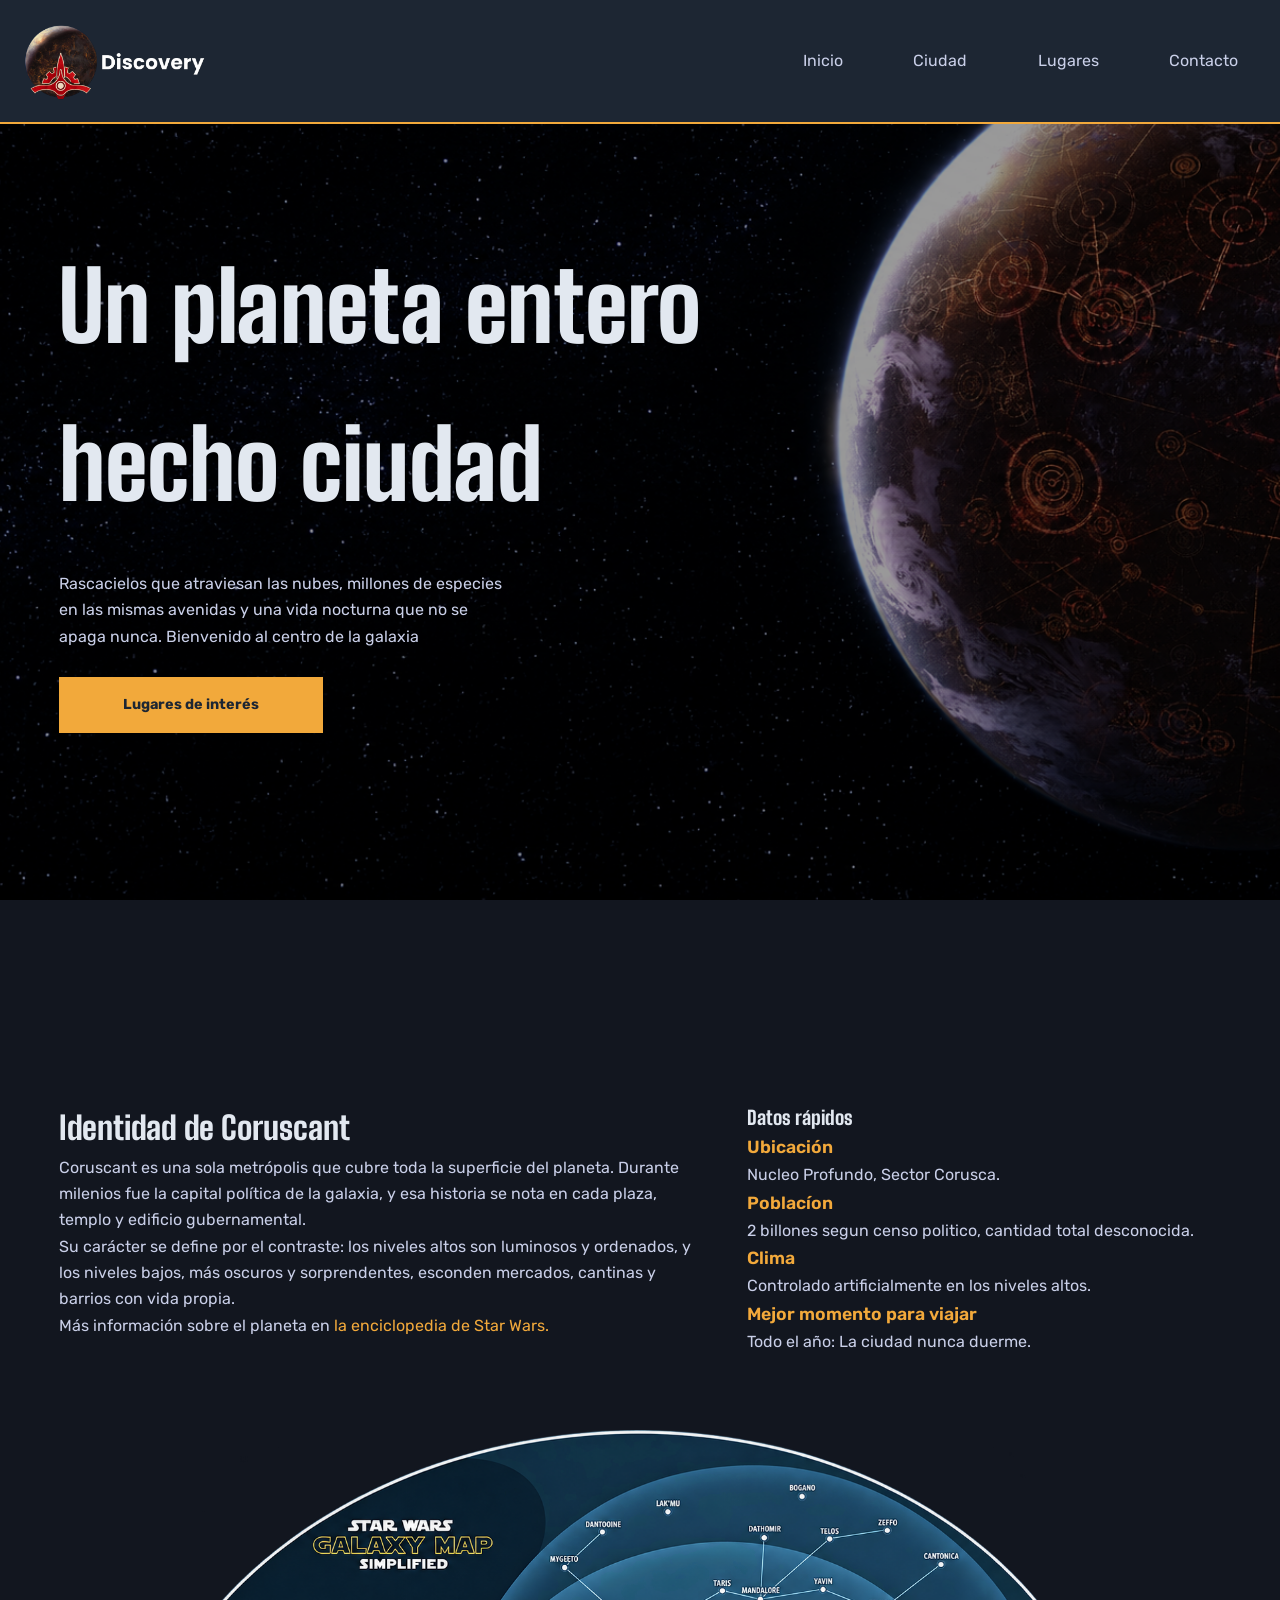
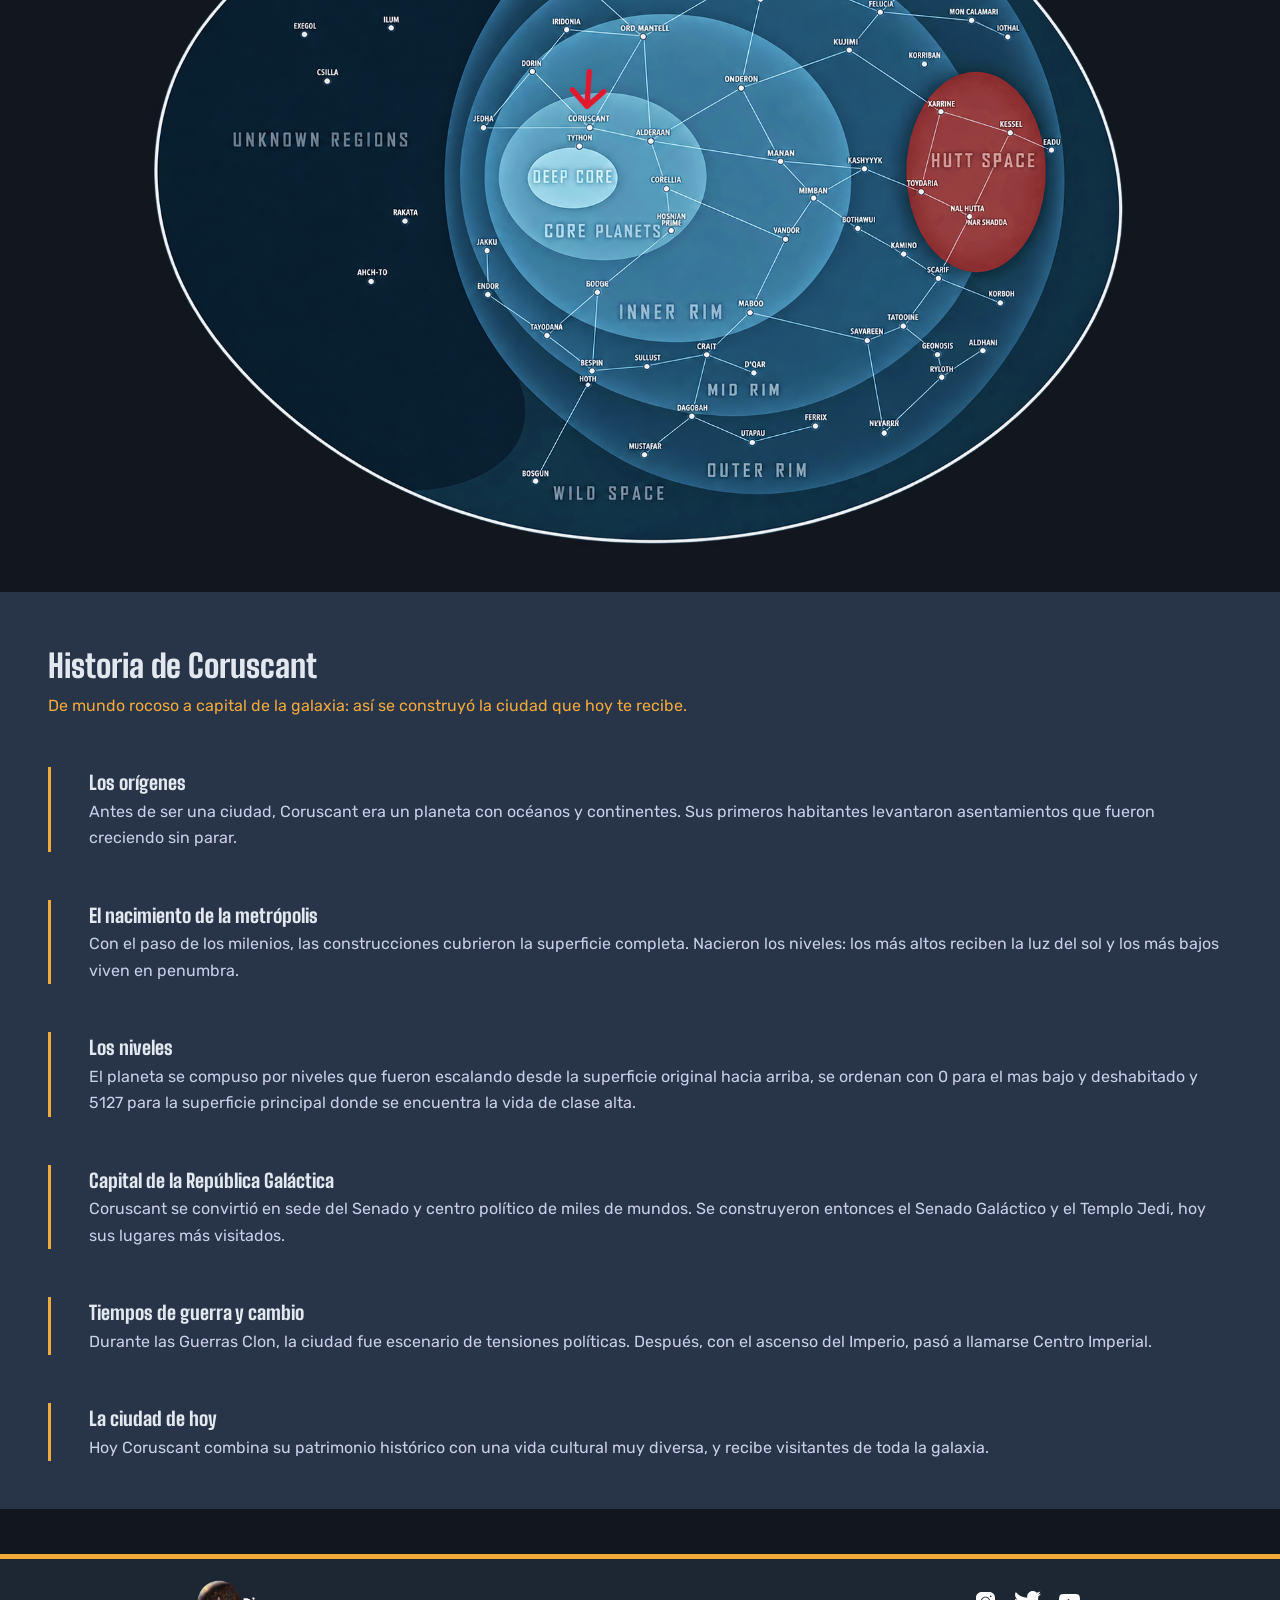
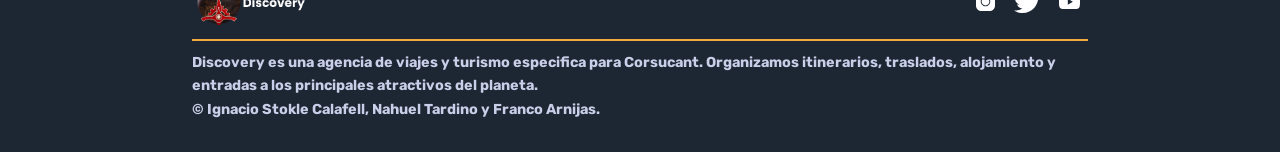
==== commit 4b971d45: "feat: Se agrega imagen de la ciudad en su html respectivo, una imagen del planeta de fondo en el ind" ====
--- a/index.html
+++ b/index.html
@@ -100,7 +100,7 @@
         <div class="footer-general">
             <div class="info-footer">
                 <div class="foot-lgo-nombre">
-                    <img src="./IMG/Logo con texto blanco.png" alt="lgo-footer">
+                    <img src="./IMG/Logo con texto blanco.png">
                 </div>
                 <div class="footer-redes">
                     <ul>
--- a/CSS/estilos.css
+++ b/CSS/estilos.css
@@ -239,7 +239,7 @@
 }
 
 /* INDEX Y CIUDAD */
-.presentacion, .identidad, .historia, .caracteristicas, .barrios, .datos{
+.identidad, .historia, .caracteristicas, .barrios, .datos{
     width: 95%;
 }
 .contenedor{
@@ -341,6 +341,43 @@
 .cronologia li{
     border-left: 3px solid var(--color-acento);
     padding-left: 3dvw;
+}
+
+
+
+#presentacion, #presentacion-ciudad{
+    min-height: 60dvh;
+    width: 100%;
+    margin-bottom: 30dvh;
+    display: flex;
+    justify-content: center;
+    overflow: hidden;
+}
+#presentacion::before, #presentacion-ciudad::before{
+    content: "";
+    position: absolute;
+    inset: 0; /*Funciona como darle 0 a bottom, top, left, right. Es un atajo*/
+    z-index: -1;
+    background-size: cover;
+    background-position: center;
+    background-repeat: no-repeat;
+    background-attachment: fixed;
+}
+#presentacion::before {
+    background-image: url("../IMG/espacio-coruscant.png");
+}
+#presentacion-ciudad::before {
+    background-image: url("../IMG/ciudad-dia.png");
+}
+#presentacion::after, #presentacion-ciudad::after{
+    content: "";
+    position: absolute;
+    inset: 0;
+    z-index: -1;
+    background: rgba(0, 0, 0, 0.4);
+}
+#presentacion .contenedor, #presentacion-ciudad .contenedor{
+    width: 95%;
 }
 
 .grilla-ciudad{
@@ -407,7 +444,7 @@
     line-height: 1.65;
 }
 .contacto p{
-    margin-bottom: 3rem;
+    margin-bottom: 1rem;
 }
 .contenedor-contacto{
     display: flex;
@@ -424,7 +461,7 @@
     color: var(--color-acento);
     font-size: clamp(.8rem, 2vw, 1rem);
 }
-.contacto-formulario input, .contacto-formulario textarea{
+.contacto-formulario input, .contacto-formulario textarea, .contacto-formulario select{
     border: 1px solid var(--color-texto-secundario);
     padding: 0.7rem;
     border-radius: 5px;
@@ -432,7 +469,7 @@
     font-family: var(--fuente-principal);
     font-size: clamp(.8rem, 2vw, 1rem);
 } 
-.contacto-formulario input:focus, .contacto-formulario textarea:focus{
+.contacto-formulario input:focus, .contacto-formulario textarea:focus, .contacto-formulario select:focus{
     outline: none;
     border-color: var(--color-acento);
     box-shadow: 0 0 6px var(--color-acento);
@@ -461,4 +498,70 @@
 .contacto-info a:hover{
     color: var(--color-acento);
     cursor: pointer;
-}+}
+.contacto-info h4{
+    color: var(--color-acento);
+}
+.contacto-info ul{
+    list-style: none;
+}
+.contacto-info li{
+    color: var(--color-texto-secundario);
+}
+.contacto-formulario fieldset {
+    margin: 3dvh 0;
+    padding: 1.5rem;
+    border: 2px solid var(--color-acento);
+    border-radius: 10px;
+    display: flex;
+    flex-wrap: wrap;
+    justify-content: center;
+    align-content: center;
+    gap: .2rem;
+}
+.contacto-formulario legend {
+    padding: 0 10px;
+    font-weight: bold;
+}
+.contacto-formulario .opcion {
+    display: inline-flex;
+    align-items: center;
+    gap: 8px;
+    padding: 8px 16px;
+    border-radius: 999px;
+    background-color: var(--color-texto);
+    color: #222;
+    cursor: pointer;
+    transition: 0.2s;
+}
+.contacto-formulario .opcion:hover {
+    background-color: var(--color-texto-secundario);
+}
+.contacto-formulario .opcion input{
+    accent-color: var(--color-primario);
+    cursor: pointer;
+}
+.contacto-formulario .opcion:has(input:checked) {
+  background-color: var(--color-acento);
+  font-weight: bold;
+}
+.contacto-formulario .opcion:has(input:checked) {
+  background-color: #f5b800;
+  border-color: #f5b800;
+  font-weight: bold;
+}
+.contacto-formulario input[type="checkbox"]{
+    accent-color: var(--color-acento);
+}
+
+
+/* LUGARES */
+
+
+
+
+
+
+
+
+/* BOOTSTRAP */
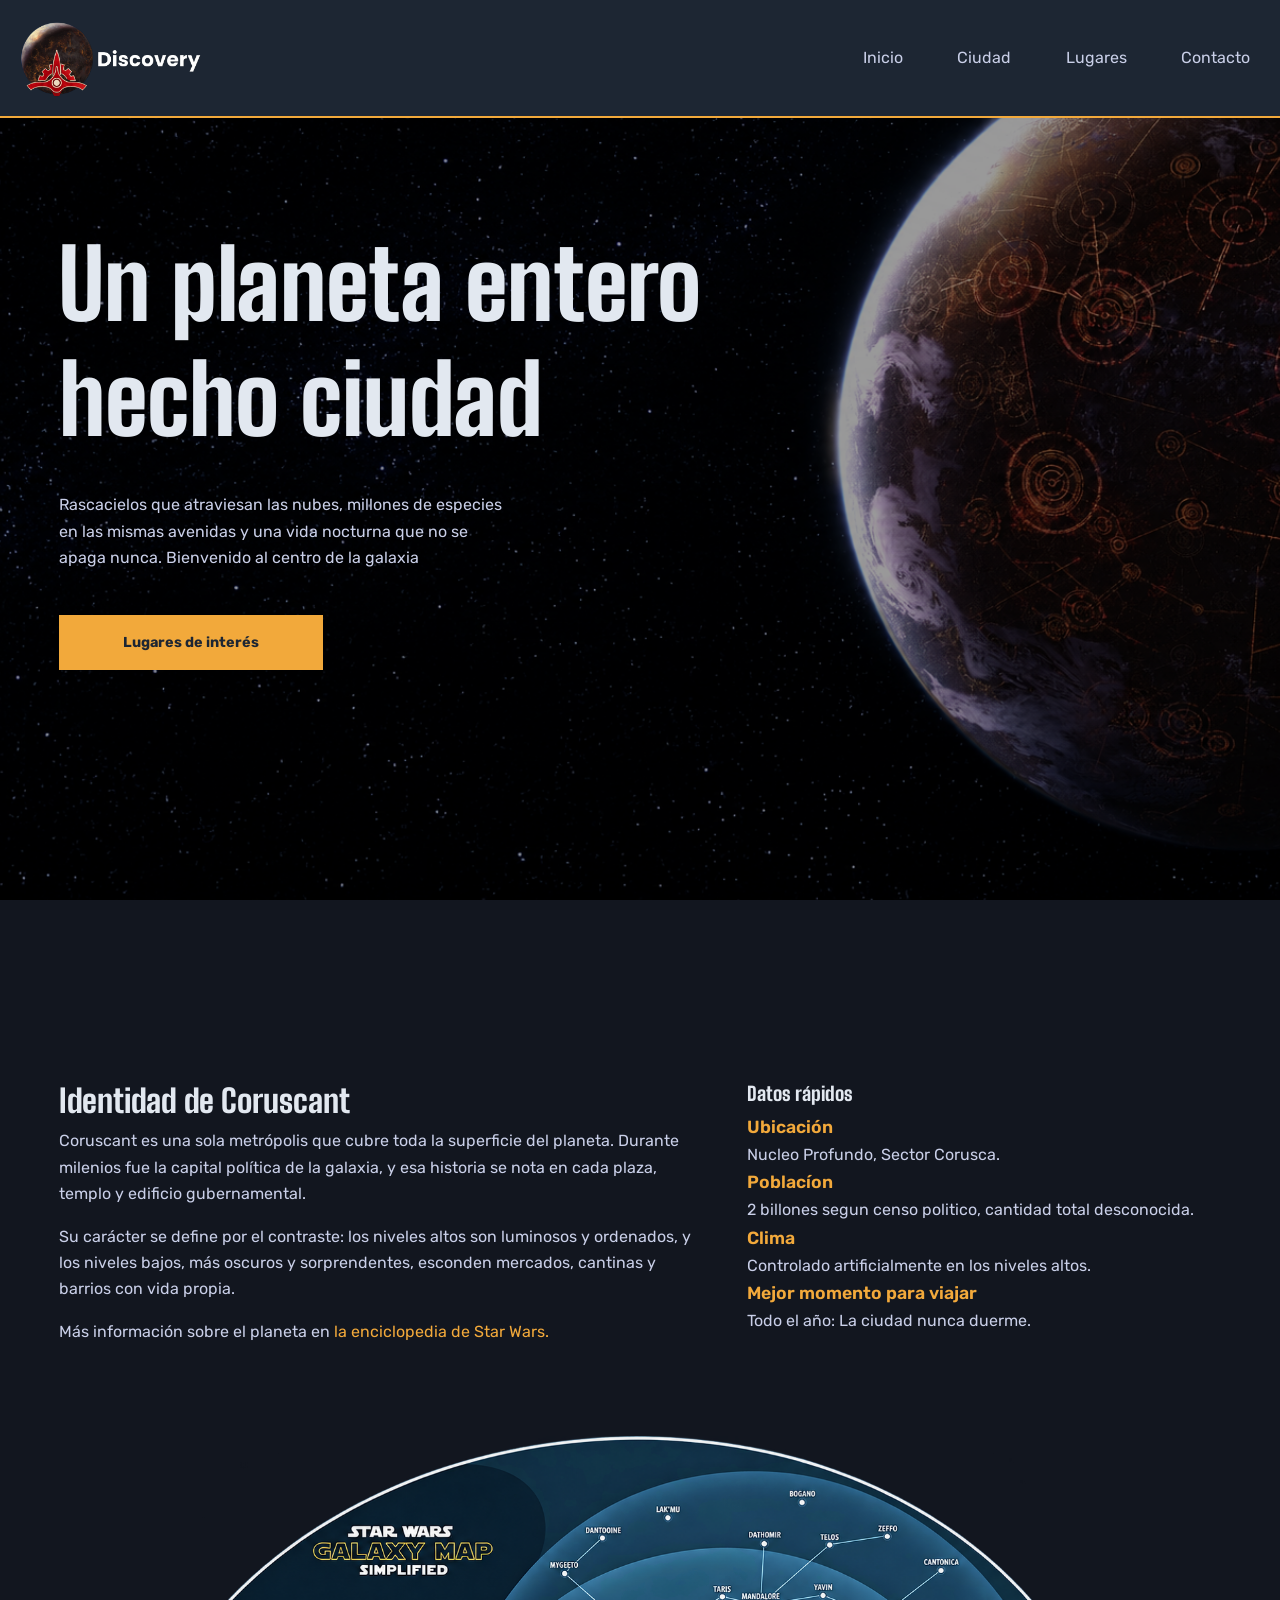
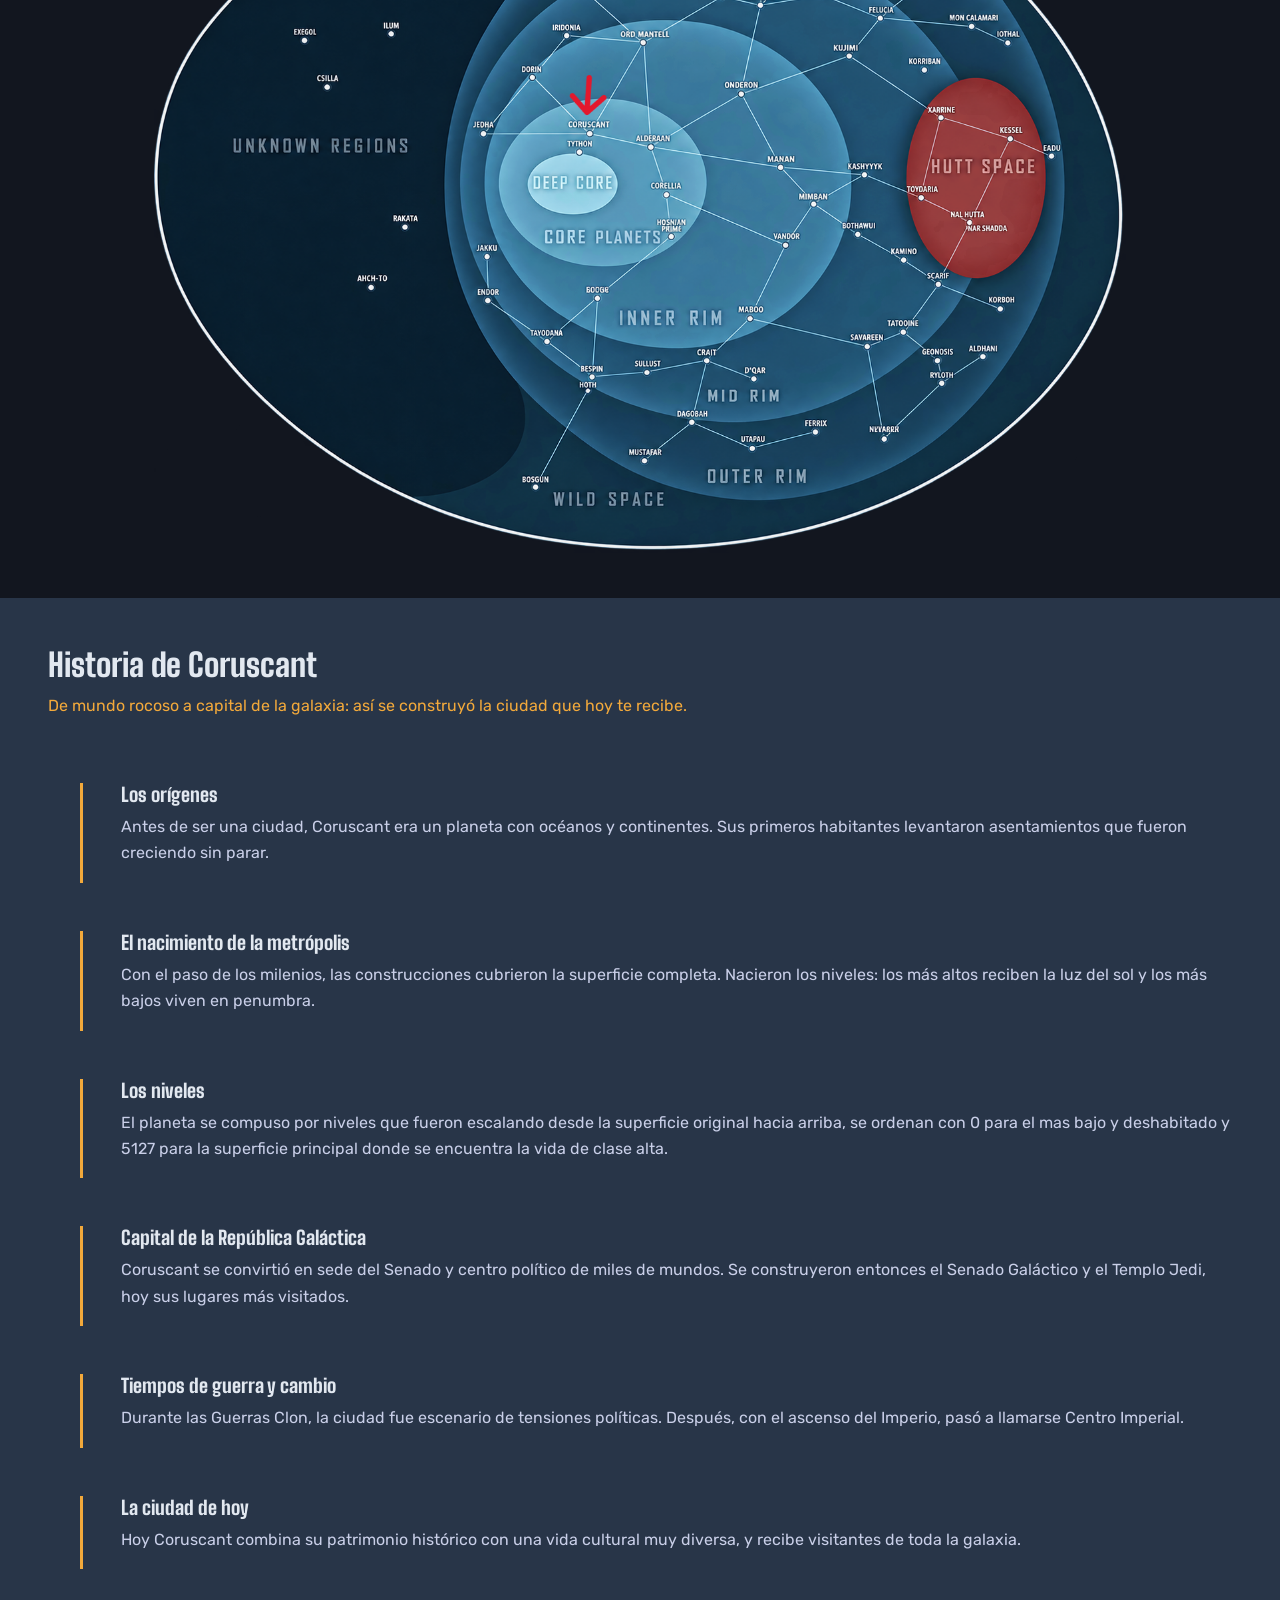
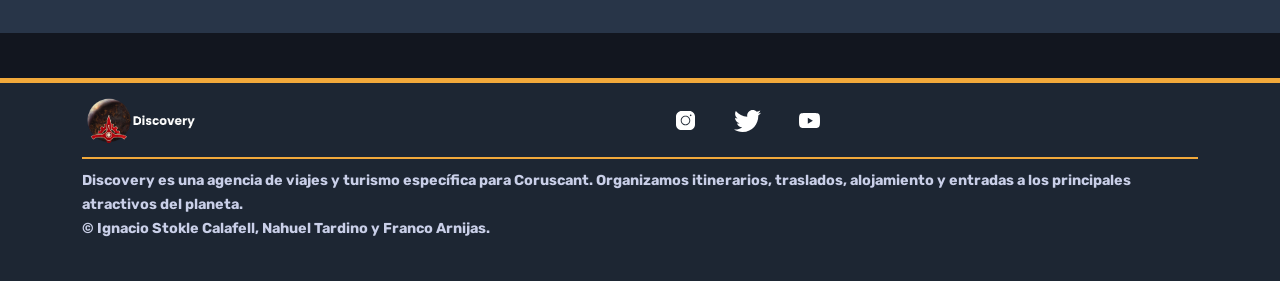
==== commit 074be612: "feat: Integracion de Bootstrap al sitio, navbar responsiva con Bootstrap, Footer con grilla de Boots" ====
--- a/index.html
+++ b/index.html
@@ -3,27 +3,47 @@
 <head>
     <meta charset="UTF-8">
     <meta name="viewport" content="width=device-width, initial-scale=1.0">
+
+    <link rel="preconnect" href="https://fonts.googleapis.com">
+    <link rel="preconnect" href="https://fonts.gstatic.com" crossorigin>
+    <link href="https://fonts.googleapis.com/css2?family=Big+Shoulders:opsz,wght@10..72,100..900&family=Rubik:ital,wght@0,300..900;1,300..900&display=swap" rel="stylesheet">
+    <link href="https://fonts.googleapis.com/css2?family=Rubik:ital,wght@0,300..900;1,300..900&display=swap" rel="stylesheet">
+
+    <link href="https://cdn.jsdelivr.net/npm/bootstrap@5.3.8/dist/css/bootstrap.min.css" rel="stylesheet" integrity="sha384-sRIl4kxILFvY47J16cr9ZwB07vP4J8+LH7qKQnuqkuIAvNWLzeN8tE5YBujZqJLB" crossorigin="anonymous">
     <link rel="stylesheet" href="./CSS/estilos.css">
     <link rel="icon" href="./IMG/Logo solo letra.png">
-    <link rel="preconnect" href="https://fonts.googleapis.com">
-    <link rel="preconnect" href="https://fonts.gstatic.com" crossorigin>
-    <link href="https://fonts.googleapis.com/css2?family=Bebas+Neue&family=Big+Shoulders:opsz,wght@10..72,100..900&family=Oswald:wght@200&family=Plus+Jakarta+Sans:ital,wght@0,200..800;1,200..800&family=Roboto+Condensed:ital,wght@0,100..900;1,100..900&display=swap" rel="stylesheet">
-    <link rel="preconnect" href="https://fonts.googleapis.com">
-    <link rel="preconnect" href="https://fonts.gstatic.com" crossorigin>
-    <link href="https://fonts.googleapis.com/css2?family=Rubik:ital,wght@0,300..900;1,300..900&display=swap" rel="stylesheet">
+
     <title>Discovery | Inicio</title>
 </head>
+<script src="https://cdn.jsdelivr.net/npm/bootstrap@5.3.8/dist/js/bootstrap.bundle.min.js" integrity="sha384-FKyoEForCGlyvwx9Hj09JcYn3nv7wiPVlz7YYwJrWVcXK/BmnVDxM+D2scQbITxI" crossorigin="anonymous"></script>
 <body>
     <header>
-        <h1></h1>
-        <img src="./IMG/Logo con texto blanco.png" alt="logo-titulo" class="logo-titulo">
-        <nav>
-            <ul>
-                <li><a href="./index.html">Inicio</a></li>
-                <li><a href="./ciudad.html">Ciudad</a></li>
-                <li><a href="./lugares.html">Lugares</a></li>
-                <li><a href="./contacto.html">Contacto</a></li> 
-            </ul>
+        <nav class="navbar navbar-expand-md">
+            <div class="container-fluid">
+                <a class="navbar-brand" href="#">
+                    <h1></h1>
+                    <img src="./IMG/Logo con texto blanco.png" alt="logo-titulo" class="logo-titulo">
+                </a>
+                <button class="navbar-toggler" type="button" data-bs-toggle="collapse" data-bs-target="#menuPrincipal">
+                    <span class="navbar-toggler-icon"></span>
+                </button>
+                <div class="collapse navbar-collapse" id="menuPrincipal">
+                    <ul class="navbar-nav ms-auto">
+                        <li class="nav-item">
+                            <a class="nav-link" href="./index.html">Inicio</a>
+                        </li>
+                        <li class="nav-item">
+                            <a class="nav-link" href="./ciudad.html">Ciudad</a>
+                        </li>
+                        <li class="nav-item">
+                            <a class="nav-link" href="./lugares.html">Lugares</a>
+                        </li>
+                        <li class="nav-item">
+                            <a class="nav-link" href="./contacto.html">Contacto</a>
+                        </li>
+                    </ul>
+                </div>
+            </div>
         </nav>
     </header>
     <main>
@@ -97,32 +117,47 @@
          </section>
     </main>
     <footer>
-        <div class="footer-general">
-            <div class="info-footer">
-                <div class="foot-lgo-nombre">
-                    <img src="./IMG/Logo con texto blanco.png">
+        <div class="container footer-general">
+            <div class="row g-3 info-footer">
+                <div class="col-12 col-md-6">
+                    <div class="foot-lgo-nombre">
+                        <img src="./IMG/Logo con texto blanco.png" alt="Logo Discovery">
+                    </div>
                 </div>
-                <div class="footer-redes">
-                    <ul>
-                        <li><a href="https://www.instagram.com/starwars/?hl=es" target="_blank"><svg xmlns="http://www.w3.org/2000/svg" x="0px" y="0px" width="100" height="100" viewBox="0,0,256,256">
-                            <g transform="translate(25.6,25.6) scale(0.8,0.8)"><g fill="#ffffff" fill-rule="nonzero" stroke="none" stroke-width="1" stroke-linecap="butt" stroke-linejoin="miter" stroke-miterlimit="10" stroke-dasharray="" stroke-dashoffset="0" font-family="none" font-weight="none" font-size="none" text-anchor="none" style="mix-blend-mode: normal"><g transform="scale(5.12,5.12)"><path d="M16,3c-7.17,0 -13,5.83 -13,13v18c0,7.17 5.83,13 13,13h18c7.17,0 13,-5.83 13,-13v-18c0,-7.17 -5.83,-13 -13,-13zM37,11c1.1,0 2,0.9 2,2c0,1.1 -0.9,2 -2,2c-1.1,0 -2,-0.9 -2,-2c0,-1.1 0.9,-2 2,-2zM25,14c6.07,0 11,4.93 11,11c0,6.07 -4.93,11 -11,11c-6.07,0 -11,-4.93 -11,-11c0,-6.07 4.93,-11 11,-11zM25,16c-4.96,0 -9,4.04 -9,9c0,4.96 4.04,9 9,9c4.96,0 9,-4.04 9,-9c0,-4.96 -4.04,-9 -9,-9z"></path></g></g></g>
-                            </svg></a></li>
-                        <li><a href="https://x.com/starwars/" target="_blank"><svg xmlns="http://www.w3.org/2000/svg" x="0px" y="0px" width="100" height="100" viewBox="0,0,256,256">
-                            <g fill="#ffffff" fill-rule="nonzero" stroke="none" stroke-width="1" stroke-linecap="butt" stroke-linejoin="miter" stroke-miterlimit="10" stroke-dasharray="" stroke-dashoffset="0" font-family="none" font-weight="none" font-size="none" text-anchor="none" style="mix-blend-mode: normal"><g transform="scale(5.12,5.12)"><path d="M50.0625,10.4375c-1.84766,0.82031 -3.82812,1.37109 -5.91016,1.62109c2.125,-1.27344 3.75781,-3.28906 4.52344,-5.6875c-1.98437,1.17578 -4.19141,2.03125 -6.53125,2.49219c-1.875,-2 -4.54687,-3.24609 -7.50391,-3.24609c-5.67969,0 -10.28516,4.60156 -10.28516,10.28125c0,0.80469 0.09375,1.58984 0.26953,2.34375c-8.54687,-0.42969 -16.12109,-4.52344 -21.19531,-10.74609c-0.88672,1.52344 -1.39062,3.28906 -1.39062,5.17187c0,3.56641 1.8125,6.71484 4.57422,8.5625c-1.6875,-0.05469 -3.27344,-0.51953 -4.66016,-1.28906c0,0.04297 0,0.08594 0,0.12891c0,4.98438 3.54688,9.13672 8.24609,10.08594c-0.85937,0.23438 -1.76953,0.35938 -2.70703,0.35938c-0.66406,0 -1.30859,-0.0625 -1.9375,-0.1875c1.3125,4.08203 5.10938,7.0625 9.60547,7.14453c-3.51562,2.75781 -7.94922,4.39844 -12.76953,4.39844c-0.83203,0 -1.64844,-0.04687 -2.44922,-0.14453c4.54687,2.92188 9.95312,4.62109 15.76172,4.62109c18.91406,0 29.25781,-15.66797 29.25781,-29.25391c0,-0.44531 -0.01172,-0.89453 -0.02734,-1.33203c2.00781,-1.44922 3.75,-3.26172 5.12891,-5.32422z"></path></g></g>
-                            </svg></a></li>
-                        <li><a href="https://www.youtube.com/user/starwars" target="_blank"><svg xmlns="http://www.w3.org/2000/svg" x="0px" y="0px" width="100" height="100" viewBox="0,0,256,256">
-                            <g transform=""><g fill="#ffffff" fill-rule="nonzero" stroke="none" stroke-width="1" stroke-linecap="butt" stroke-linejoin="miter" stroke-miterlimit="10" stroke-dasharray="" stroke-dashoffset="0" font-family="none" font-weight="none" font-size="none" text-anchor="none" style="mix-blend-mode: normal"><g transform="scale(3.55556,3.55556)"><path d="M61.115,18.856c2.551,2.647 2.885,6.853 2.885,17.144c0,10.291 -0.334,14.497 -2.885,17.144c-2.552,2.647 -5.209,2.856 -25.115,2.856c-19.906,0 -22.563,-0.209 -25.115,-2.856c-2.551,-2.647 -2.885,-6.853 -2.885,-17.144c0,-10.291 0.334,-14.497 2.885,-17.144c2.551,-2.647 5.209,-2.856 25.115,-2.856c19.906,0 22.563,0.209 25.115,2.856zM31.464,44.476l13.603,-8.044l-13.603,-7.918z"></path></g></g></g>
-                            </svg></a></li>
-                    </ul>
+
+                <div class="col-12 col-md-6 ">
+                    <div class="footer-redes">
+                        <ul>
+                            <li><a href="https://www.instagram.com/starwars/?hl=es" target="_blank"><svg xmlns="http://www.w3.org/2000/svg" x="0px" y="0px" width="100" height="100" viewBox="0,0,256,256">
+                                <g transform="translate(25.6,25.6) scale(0.8,0.8)"><g fill="#ffffff" fill-rule="nonzero" stroke="none" stroke-width="1" stroke-linecap="butt" stroke-linejoin="miter" stroke-miterlimit="10" stroke-dasharray="" stroke-dashoffset="0" font-family="none" font-weight="none" font-size="none" text-anchor="none" style="mix-blend-mode: normal"><g transform="scale(5.12,5.12)"><path d="M16,3c-7.17,0 -13,5.83 -13,13v18c0,7.17 5.83,13 13,13h18c7.17,0 13,-5.83 13,-13v-18c0,-7.17 -5.83,-13 -13,-13zM37,11c1.1,0 2,0.9 2,2c0,1.1 -0.9,2 -2,2c-1.1,0 -2,-0.9 -2,-2c0,-1.1 0.9,-2 2,-2zM25,14c6.07,0 11,4.93 11,11c0,6.07 -4.93,11 -11,11c-6.07,0 -11,-4.93 -11,-11c0,-6.07 4.93,-11 11,-11zM25,16c-4.96,0 -9,4.04 -9,9c0,4.96 4.04,9 9,9c4.96,0 9,-4.04 9,-9c0,-4.96 -4.04,-9 -9,-9z"></path></g></g></g>
+                                </svg></a>
+                            </li>
+                            <li><a href="https://x.com/starwars/" target="_blank"><svg xmlns="http://www.w3.org/2000/svg" x="0px" y="0px" width="100" height="100" viewBox="0,0,256,256">
+                                <g fill="#ffffff" fill-rule="nonzero" stroke="none" stroke-width="1" stroke-linecap="butt" stroke-linejoin="miter" stroke-miterlimit="10" stroke-dasharray="" stroke-dashoffset="0" font-family="none" font-weight="none" font-size="none" text-anchor="none" style="mix-blend-mode: normal"><g transform="scale(5.12,5.12)"><path d="M50.0625,10.4375c-1.84766,0.82031 -3.82812,1.37109 -5.91016,1.62109c2.125,-1.27344 3.75781,-3.28906 4.52344,-5.6875c-1.98437,1.17578 -4.19141,2.03125 -6.53125,2.49219c-1.875,-2 -4.54687,-3.24609 -7.50391,-3.24609c-5.67969,0 -10.28516,4.60156 -10.28516,10.28125c0,0.80469 0.09375,1.58984 0.26953,2.34375c-8.54687,-0.42969 -16.12109,-4.52344 -21.19531,-10.74609c-0.88672,1.52344 -1.39062,3.28906 -1.39062,5.17187c0,3.56641 1.8125,6.71484 4.57422,8.5625c-1.6875,-0.05469 -3.27344,-0.51953 -4.66016,-1.28906c0,0.04297 0,0.08594 0,0.12891c0,4.98438 3.54688,9.13672 8.24609,10.08594c-0.85937,0.23438 -1.76953,0.35938 -2.70703,0.35938c-0.66406,0 -1.30859,-0.0625 -1.9375,-0.1875c1.3125,4.08203 5.10938,7.0625 9.60547,7.14453c-3.51562,2.75781 -7.94922,4.39844 -12.76953,4.39844c-0.83203,0 -1.64844,-0.04687 -2.44922,-0.14453c4.54687,2.92188 9.95312,4.62109 15.76172,4.62109c18.91406,0 29.25781,-15.66797 29.25781,-29.25391c0,-0.44531 -0.01172,-0.89453 -0.02734,-1.33203c2.00781,-1.44922 3.75,-3.26172 5.12891,-5.32422z"></path></g></g>
+                                </svg></a>
+                            </li>
+                            <li><a href="https://www.youtube.com/user/starwars" target="_blank"><svg xmlns="http://www.w3.org/2000/svg" x="0px" y="0px" width="100" height="100" viewBox="0,0,256,256">
+                                <g transform=""><g fill="#ffffff" fill-rule="nonzero" stroke="none" stroke-width="1" stroke-linecap="butt" stroke-linejoin="miter" stroke-miterlimit="10" stroke-dasharray="" stroke-dashoffset="0" font-family="none" font-weight="none" font-size="none" text-anchor="none" style="mix-blend-mode: normal"><g transform="scale(3.55556,3.55556)"><path d="M61.115,18.856c2.551,2.647 2.885,6.853 2.885,17.144c0,10.291 -0.334,14.497 -2.885,17.144c-2.552,2.647 -5.209,2.856 -25.115,2.856c-19.906,0 -22.563,-0.209 -25.115,-2.856c-2.551,-2.647 -2.885,-6.853 -2.885,-17.144c0,-10.291 0.334,-14.497 2.885,-17.144c2.551,-2.647 5.209,-2.856 25.115,-2.856c19.906,0 22.563,0.209 25.115,2.856zM31.464,44.476l13.603,-8.044l-13.603,-7.918z"></path></g></g></g>
+                                </svg></a>
+                            </li>
+                        </ul>
+                    </div>
                 </div>
             </div>
-            <p>
-                <span>
-                    Discovery es una agencia de viajes y turismo especifica para Corsucant.
-                    Organizamos itinerarios, traslados, alojamiento y entradas a los principales atractivos del planeta.
-                    <br> &copy; Ignacio Stokle Calafell, Nahuel Tardino y Franco Arnijas.
-                </span>
-            </p>
+
+            <div class="row g-3">
+                <div class="col-12">
+                    <p>
+                        <span>
+                            Discovery es una agencia de viajes y turismo específica para Coruscant.
+                            Organizamos itinerarios, traslados, alojamiento y entradas a los
+                            principales atractivos del planeta.
+                            <br>
+                            &copy; Ignacio Stokle Calafell, Nahuel Tardino y Franco Arnijas.
+                        </span>
+                    </p>
+                </div>
+            </div>
         </div>
     </footer>
 </body>
--- a/CSS/estilos.css
+++ b/CSS/estilos.css
@@ -29,20 +29,15 @@
     flex-direction: column;
     align-items: center;
 }
+
 /* HEADER */
-header{
+header {
     height: fit-content;
     width: 100%;
     background-color: var(--color-secundario);
     border-bottom: 2px solid var(--color-acento);
-    gap: 1dvh;
-    padding: 1rem;
-    display: flex;
-    justify-content: space-between;
-    align-items: center;
     position: fixed;
     top: 0;
-    flex-wrap: wrap;
 
     transition: all 0.5s ease;
     animation: headerScroll linear both;
@@ -62,10 +57,21 @@
     }
 }
 
+/* NAVEGACION DE BOOTSTRAP*/
+header nav ul {
+    height: fit-content;
+    width: fit-content;
+    list-style: none;
+    display: flex;
+    justify-content: center;
+    align-items: center;
+    gap: 3dvw;
+    margin: 0;
+    padding: 10px;
+}
 h1{
     display: none;
 }
-
 .logo-titulo{
     height: 10dvh;
 
@@ -74,7 +80,6 @@
     animation-timeline: scroll();
     animation-range: 0 200px;
 }
-
 @keyframes logotituloScroll{
     from{
         height: 10dvh;
@@ -83,26 +88,12 @@
         height: 8dvh;
     }
 }
-/* NAVEGACION */
-nav ul{
-    height: fit-content;
-    width: fit-content;
-    list-style: none;
-    display: flex;
-    justify-content: center;
-    align-items: center;
-    gap: 3dvw;
-    margin: 0;
-    padding: 10px;
-}
-
-nav a{
+header nav .nav-link {
     height: fit-content;
     width: fit-content;
     text-decoration: none;
     color: var(--color-texto-secundario);
-    transition: 0.2s ease;
-    font-size: clamp(.6rem, 2vw, 1rem);
+    font-size: clamp(.8rem, 2vw, 1rem);
     border-radius: 15px;
     padding: .5rem 1rem;
 
@@ -111,18 +102,28 @@
     animation-timeline: scroll();
     animation-range: 0 200px;
 }
-@keyframes navScroll{
-    from{
-        font-size: clamp(.6rem, 2vw, 1rem);
-    }
-    to{
-        font-size: clamp(.6rem, 2vw, .9rem);
-    }
-}
-nav a:hover{
+@keyframes navScroll {
+    from {
+        font-size: clamp(.8rem, 2vw, 1rem);
+    }
+    to {
+        font-size: clamp(.7rem, 2vw, .9rem);
+    }
+}
+header nav .nav-link:hover {
     color: var(--color-secundario);
     background-color: var(--color-acento);
 }
+header nav .navbar-toggler {
+    border-color: var(--color-secundario);
+}
+header nav .navbar-toggler:focus {
+    box-shadow: 0 var(--color-secundario);
+}
+header nav .navbar-toggler-icon {
+    filter: invert(1);
+}
+
 
 /* FOOTER */
 footer{
@@ -140,20 +141,16 @@
     align-items: center;
 }
 .footer-general{
-    width: 70%;
     display: grid;
-    grid-template-columns: 100%;
-    grid-template-rows: auto auto;
+    width: 100%;
     gap: 10px;
 }
 .info-footer{
     width: 100%;
-    display: grid;
-    grid-template-columns: 1fr 1fr;
     justify-content: center;
 }
 .foot-lgo-nombre{
-    width: fit-content;
+    width: 100%;
     height: auto;
     display: flex;
     align-items: center;
@@ -163,7 +160,7 @@
 }
 .footer-redes{
     width: fit-content;
-    height: auto;
+    height: 100%;
     justify-self: end;
 }
 .footer-redes ul{
@@ -173,7 +170,7 @@
     display: flex;
     justify-content: space-around;
     align-items: center;
-    gap: 15px;
+    gap: 35px;
     padding-right: 5px;
 }
 .footer-redes li{
@@ -208,6 +205,22 @@
 }
 footer span{
     text-align: start;
+}
+@media (max-width: 767px) {
+    .foot-lgo-nombre {
+        justify-content: center;
+        width: 100%;
+    }
+
+    .footer-redes {
+        width: 100%;
+    }
+    .footer-redes ul{
+        width: fit-content;
+        gap: 35px;
+        justify-content: center;
+        justify-self: center;
+    }
 }
 
 /* MAIN */
@@ -346,9 +359,9 @@
 
 
 #presentacion, #presentacion-ciudad{
-    min-height: 60dvh;
-    width: 100%;
-    margin-bottom: 30dvh;
+    min-height: 60vh;
+    width: 100%;
+    margin-bottom: 30vh;
     display: flex;
     justify-content: center;
     overflow: hidden;
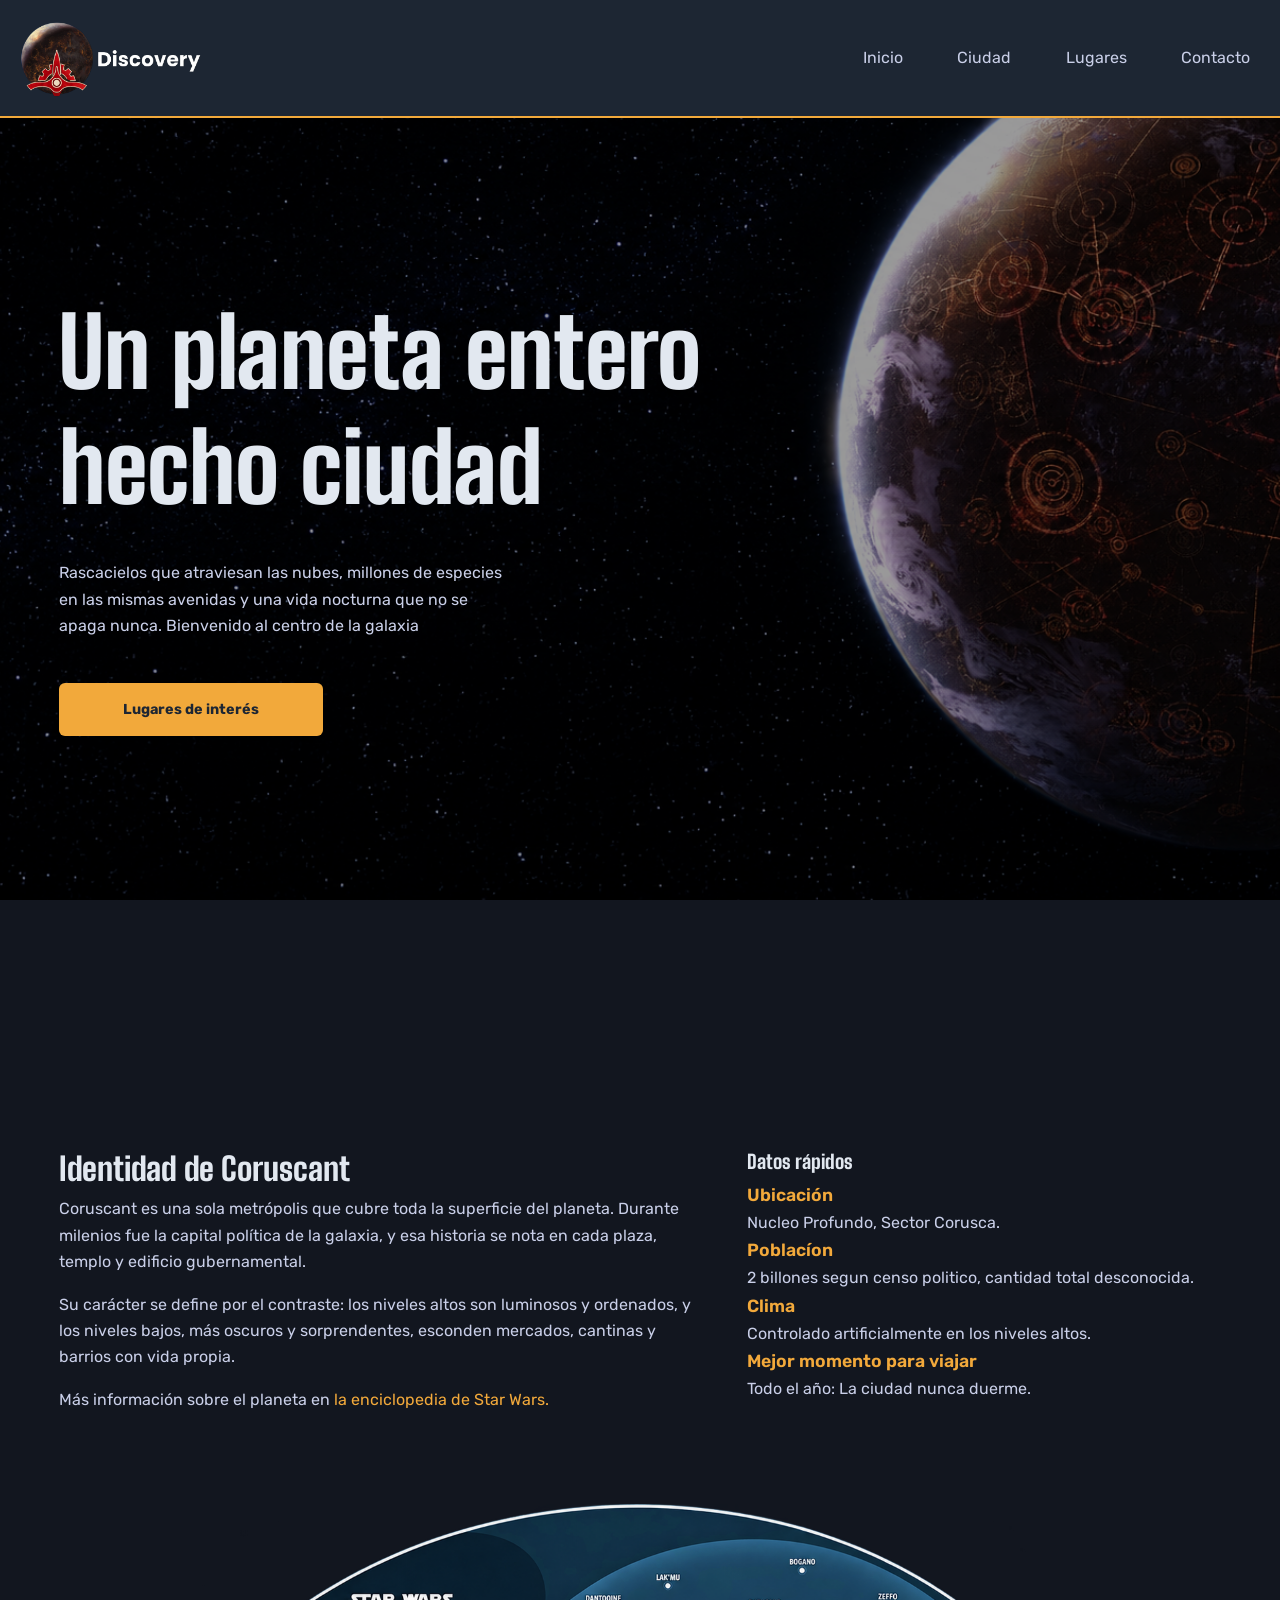
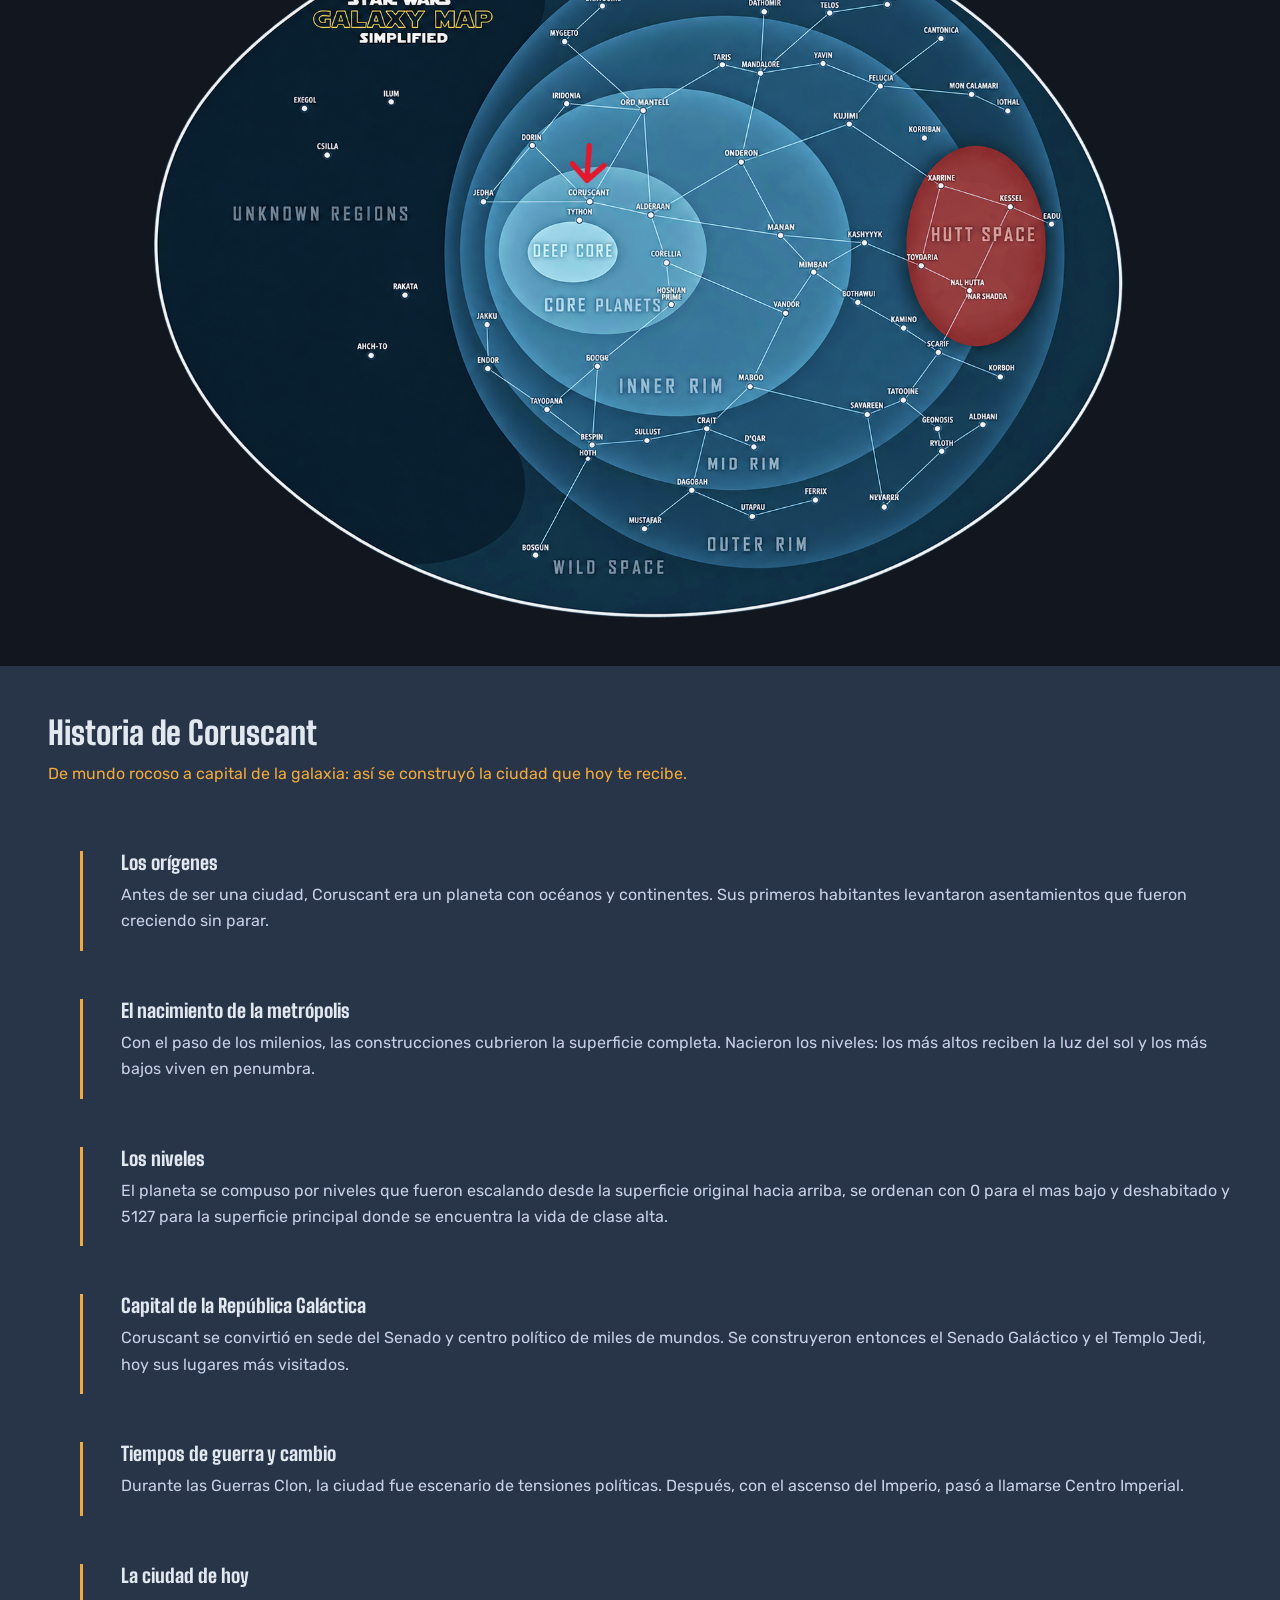
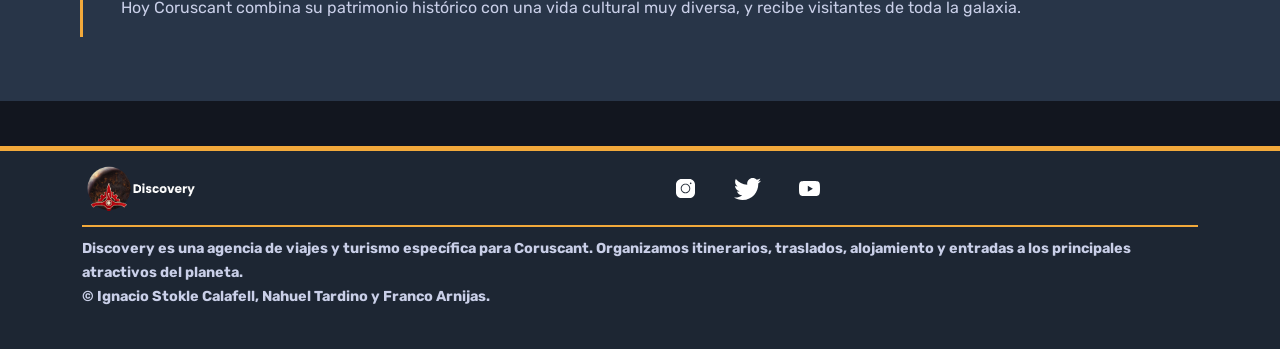
==== commit 7e2b4be3: "feat: Botones Bootstrap en index y ciudad, acordeon Bootstrap  en ciudad en la seccion de costumbres" ====
--- a/index.html
+++ b/index.html
@@ -15,7 +15,6 @@
 
     <title>Discovery | Inicio</title>
 </head>
-<script src="https://cdn.jsdelivr.net/npm/bootstrap@5.3.8/dist/js/bootstrap.bundle.min.js" integrity="sha384-FKyoEForCGlyvwx9Hj09JcYn3nv7wiPVlz7YYwJrWVcXK/BmnVDxM+D2scQbITxI" crossorigin="anonymous"></script>
 <body>
     <header>
         <nav class="navbar navbar-expand-md">
@@ -52,7 +51,7 @@
             <div class="contenedor">
                 <h2 class="titulo-principal">Un planeta entero hecho ciudad</h2>
                 <p>Rascacielos que atraviesan las nubes, millones de especies en las mismas avenidas y una vida nocturna que no se apaga nunca. Bienvenido al centro de la galaxia</p>
-                <a href="./lugares.html" class="boton">Lugares de interés</a>
+                <a href="./lugares.html" class="btn btn-primary">Lugares de interés</a>
             </div>
         </section>
 
@@ -160,5 +159,6 @@
             </div>
         </div>
     </footer>
+    <script src="https://cdn.jsdelivr.net/npm/bootstrap@5.3.8/dist/js/bootstrap.bundle.min.js" integrity="sha384-FKyoEForCGlyvwx9Hj09JcYn3nv7wiPVlz7YYwJrWVcXK/BmnVDxM+D2scQbITxI" crossorigin="anonymous"></script>
 </body>
 </html>
--- a/CSS/estilos.css
+++ b/CSS/estilos.css
@@ -24,7 +24,6 @@
     font-family: var(--fuente-principal);
     font-size: 1rem;
     line-height: 1.65;
-    padding-top: 200px;
     display: flex;
     flex-direction: column;
     align-items: center;
@@ -36,7 +35,8 @@
     width: 100%;
     background-color: var(--color-secundario);
     border-bottom: 2px solid var(--color-acento);
-    position: fixed;
+    position: sticky;
+    z-index: 1000;
     top: 0;
 
     transition: all 0.5s ease;
@@ -57,7 +57,7 @@
     }
 }
 
-/* NAVEGACION DE BOOTSTRAP*/
+/* NAVEGACION */
 header nav ul {
     height: fit-content;
     width: fit-content;
@@ -88,42 +88,6 @@
         height: 8dvh;
     }
 }
-header nav .nav-link {
-    height: fit-content;
-    width: fit-content;
-    text-decoration: none;
-    color: var(--color-texto-secundario);
-    font-size: clamp(.8rem, 2vw, 1rem);
-    border-radius: 15px;
-    padding: .5rem 1rem;
-
-    transition: all 0.5s ease;
-    animation: navScroll linear both;
-    animation-timeline: scroll();
-    animation-range: 0 200px;
-}
-@keyframes navScroll {
-    from {
-        font-size: clamp(.8rem, 2vw, 1rem);
-    }
-    to {
-        font-size: clamp(.7rem, 2vw, .9rem);
-    }
-}
-header nav .nav-link:hover {
-    color: var(--color-secundario);
-    background-color: var(--color-acento);
-}
-header nav .navbar-toggler {
-    border-color: var(--color-secundario);
-}
-header nav .navbar-toggler:focus {
-    box-shadow: 0 var(--color-secundario);
-}
-header nav .navbar-toggler-icon {
-    filter: invert(1);
-}
-
 
 /* FOOTER */
 footer{
@@ -231,6 +195,7 @@
     flex-direction: column;
     align-items: center;
     gap: 5dvh;
+    padding-top: 150px;
 }
 h2{
     font-size: clamp(1rem, 5vw, 2rem);
@@ -270,24 +235,6 @@
 }
 .presentacion p{
     max-width: 35dvw;
-}
-.boton{
-    width: fit-content;
-    height: fit-content;
-    padding: 1rem 4rem;
-    display: flex;
-    justify-content: center;
-    align-items: center;
-    background-color: var(--color-acento);
-    color: var(--color-secundario);
-    text-decoration: none;
-    font-size: clamp(.6rem, 1.3vw, .9rem);
-    font-weight: bold;
-    transition: .2s ease;
-}
-.boton:hover{
-    background-color: var(--color-texto-secundario);
-    cursor: pointer;
 }
 
 .identidad{
@@ -559,8 +506,8 @@
   font-weight: bold;
 }
 .contacto-formulario .opcion:has(input:checked) {
-  background-color: #f5b800;
-  border-color: #f5b800;
+  background-color: var(--color-acento);
+  border-color: var(--color-acento);
   font-weight: bold;
 }
 .contacto-formulario input[type="checkbox"]{
@@ -578,3 +525,94 @@
 
 
 /* BOOTSTRAP */
+
+/* HEADER CON NAV RESPONSIVA */
+header nav .nav-link {
+    height: fit-content;
+    width: fit-content;
+    text-decoration: none;
+    color: var(--color-texto-secundario);
+    font-size: clamp(.8rem, 2vw, 1rem);
+    border-radius: 15px;
+    padding: .5rem 1rem;
+
+    transition: all 0.5s ease;
+    animation: navScroll linear both;
+    animation-timeline: scroll();
+    animation-range: 0 200px;
+}
+@keyframes navScroll {
+    from {
+        font-size: clamp(.8rem, 2vw, 1rem);
+    }
+    to {
+        font-size: clamp(.7rem, 2vw, .9rem);
+    }
+}
+header nav .nav-link:hover {
+    color: var(--color-secundario);
+    background-color: var(--color-acento);
+}
+header nav .navbar-toggler {
+    border-color: var(--color-secundario);
+}
+header nav .navbar-toggler:focus {
+    box-shadow: 0 var(--color-secundario);
+}
+header nav .navbar-toggler-icon {
+    filter: invert(1);
+}
+
+/* BOTONES DE INDEX Y CIUDAD */
+.btn-primary{
+    width: fit-content;
+    height: fit-content;
+    padding: 1rem 4rem;
+    display: flex;
+    justify-content: center;
+    align-items: center;
+    background-color: var(--color-acento);
+    color: var(--color-secundario);
+    text-decoration: none;
+    font-size: clamp(.6rem, 1.3vw, .9rem);
+    font-weight: bold;
+    transition: .2s ease;
+    border: none
+}
+.btn-primary:hover{
+    background-color: var(--color-texto-secundario);
+    color: var(--color-primario);
+    cursor: pointer;
+}
+
+/* ACORDEON DE COSTUMBRES */
+.costumbres .contenedor > div{
+    flex: 1 1 20rem;
+}
+.costumbres .accordion-item{
+    background-color: var(--color-secundario);
+    color: var(--color-texto-secundario);
+    border-color: var(--color-primario);
+    border-left: 3px solid var(--color-acento);
+}
+.costumbres .accordion-button{
+    font-size: inherit;
+    font-weight: inherit;
+    background-color: var(--color-secundario);
+    color: var(--color-texto);
+}
+.costumbres .accordion-button::after{
+    filter: invert(1);
+}
+.costumbres .accordion-body p{
+    margin-bottom: 0;
+}
+.costumbres .accordion-button:not(.collapsed){
+    background-color: var(--color-secundario);
+    color: var(--color-acento);
+    box-shadow: inset 0 -1px 0 var(--color-primario);
+}
+.costumbres .accordion-button:focus{
+    border-color: var(--color-acento);
+    box-shadow: 0 0 0 .2rem rgba(242, 169, 59, .35);
+}
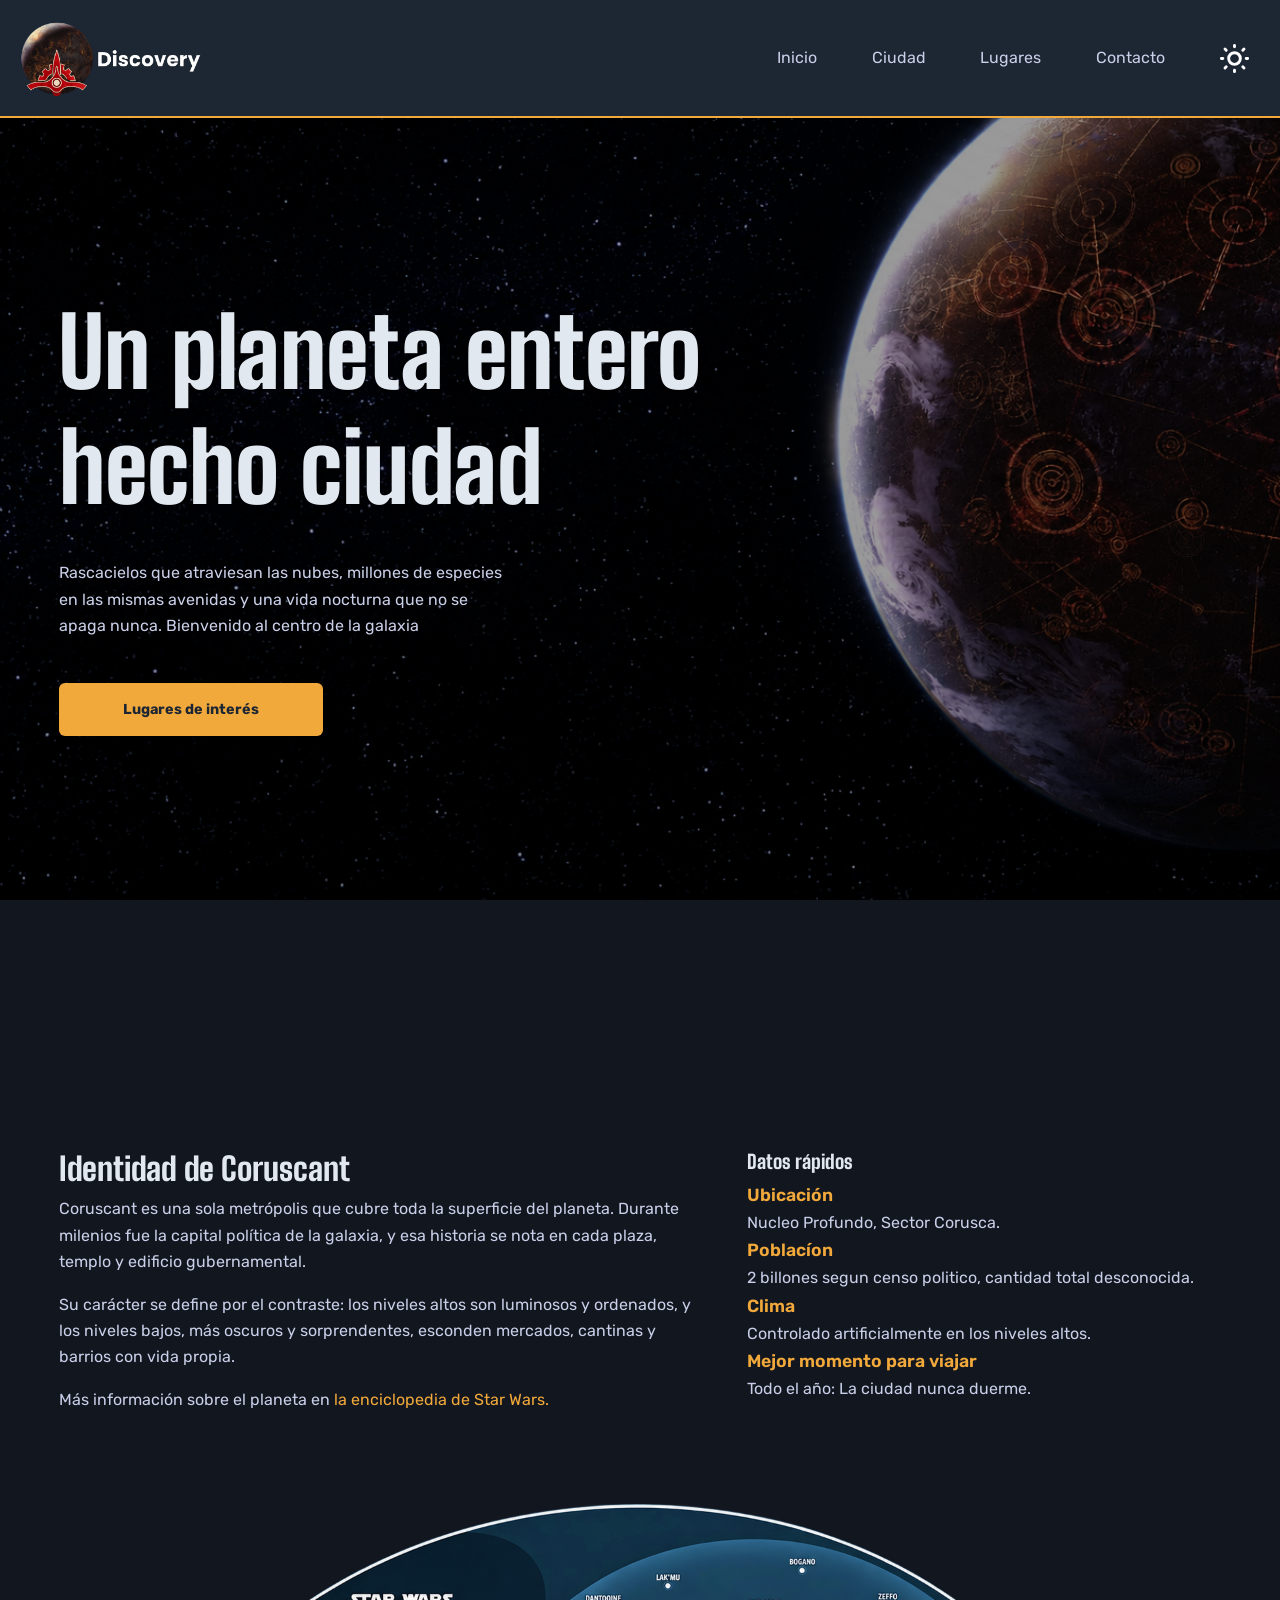
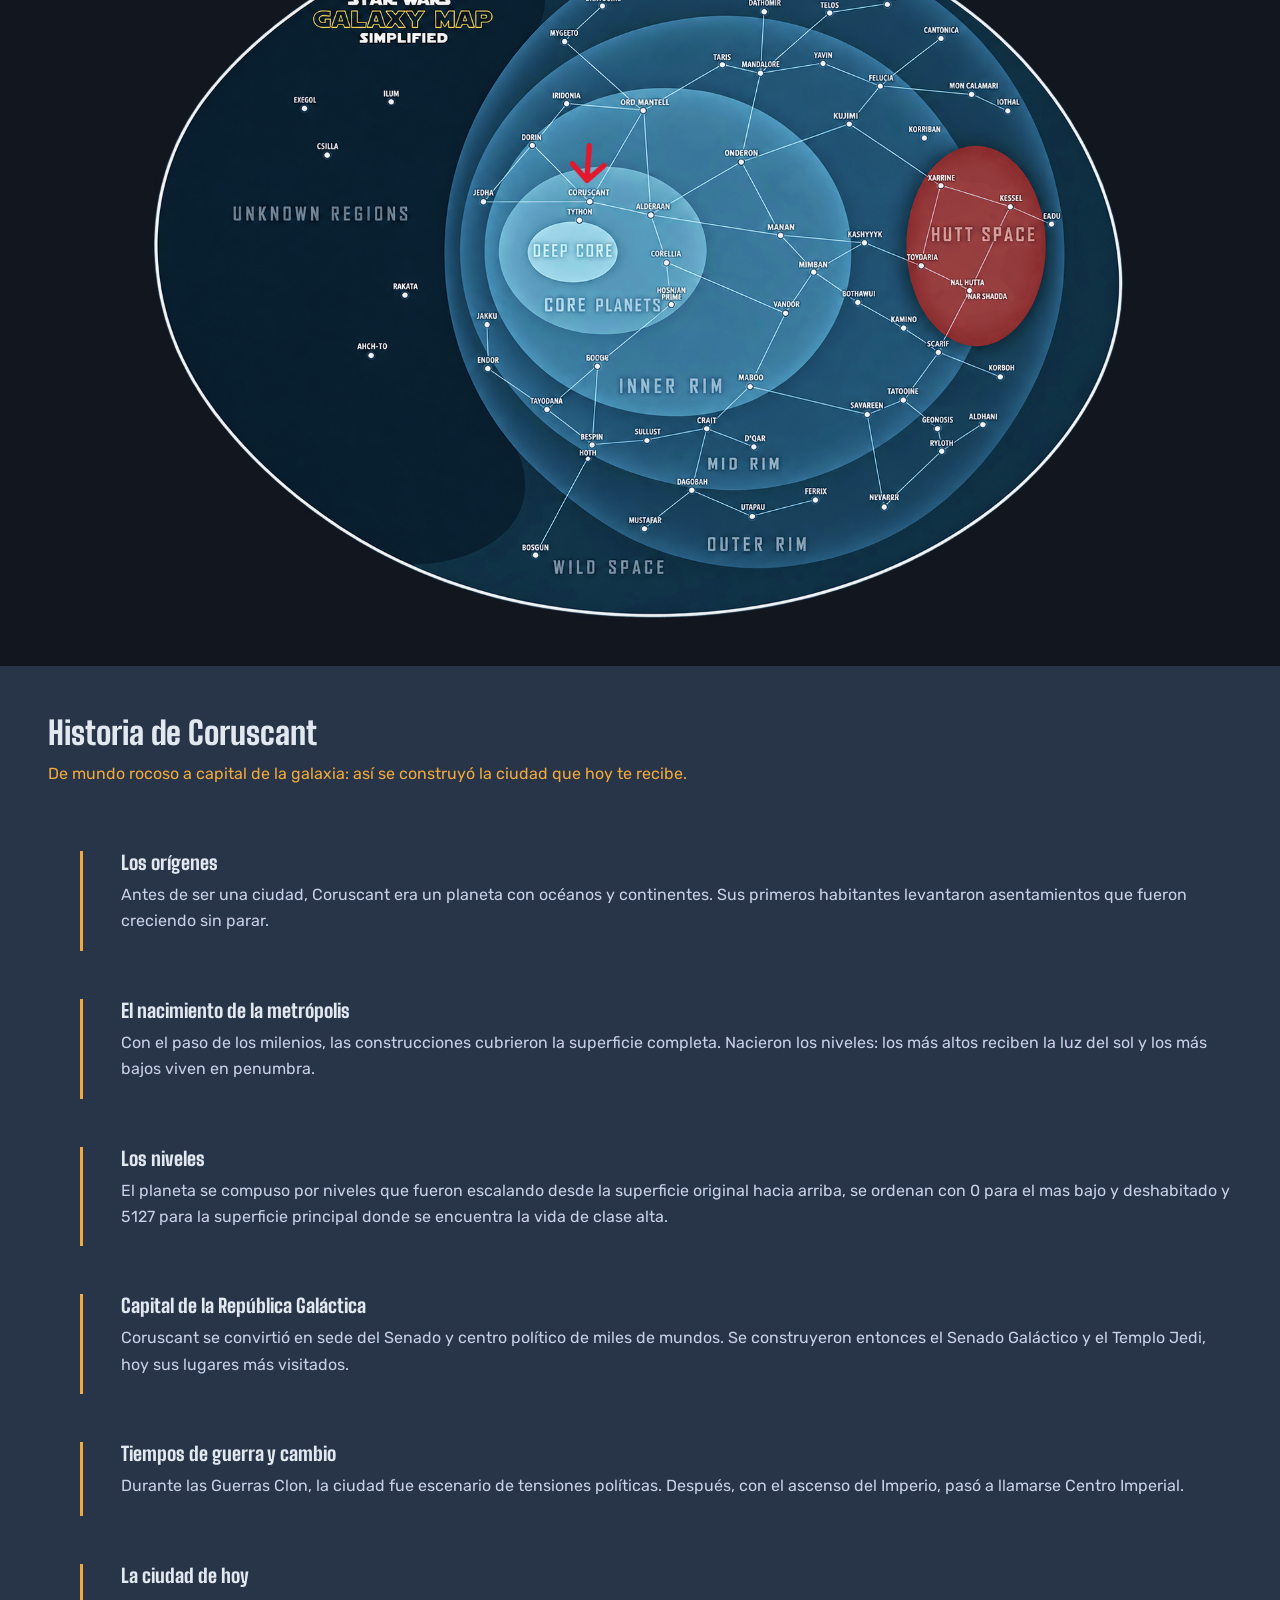
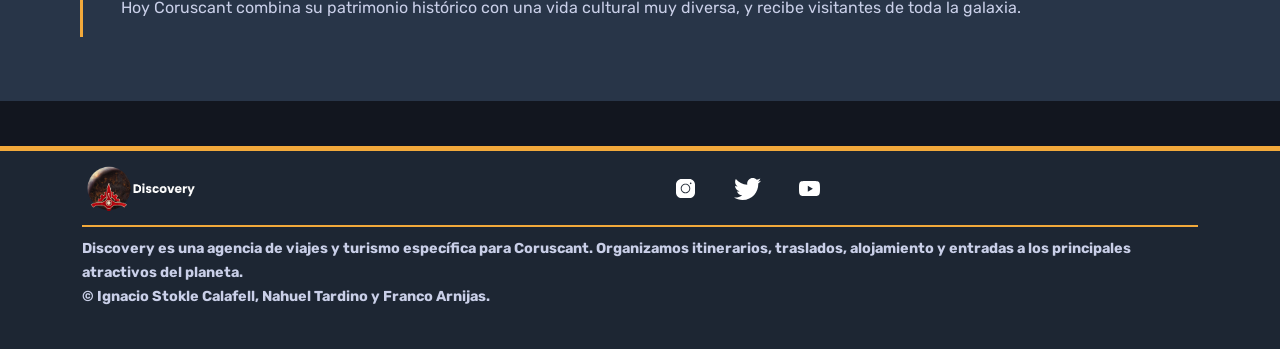
==== commit cea2b200: "feat: Modo oscuro y claro añadidos, boton para los modos, paleta de colores para el modo claro y hea" ====
--- a/index.html
+++ b/index.html
@@ -1,5 +1,5 @@
 <!DOCTYPE html>
-<html lang="en">
+<html lang="en" data-tema="oscuro">
 <head>
     <meta charset="UTF-8">
     <meta name="viewport" content="width=device-width, initial-scale=1.0">
@@ -39,6 +39,12 @@
                         </li>
                         <li class="nav-item">
                             <a class="nav-link" href="./contacto.html">Contacto</a>
+                        </li>
+                        <li class="nav-item">
+                            <button id="btn-tema">
+                                <img class="icono-sol" src="./IMG/modo-claro.svg" alt="modo claro">
+                                <img class="icono-luna" src="./IMG/modo-oscuro.svg" alt="modo oscuro">
+                            </button>
                         </li>
                     </ul>
                 </div>
@@ -160,5 +166,6 @@
         </div>
     </footer>
     <script src="https://cdn.jsdelivr.net/npm/bootstrap@5.3.8/dist/js/bootstrap.bundle.min.js" integrity="sha384-FKyoEForCGlyvwx9Hj09JcYn3nv7wiPVlz7YYwJrWVcXK/BmnVDxM+D2scQbITxI" crossorigin="anonymous"></script>
+    <script src="./JS/main.js"></script>
 </body>
 </html>
--- a/CSS/estilos.css
+++ b/CSS/estilos.css
@@ -1,618 +1,754 @@
- /* ACÁ ARMO MI PALETA */
-:root {
-    --color-primario: #12161F;
-    --color-acento: #f2a93b;
-    --color-secundario:#1D2633;
-    --color-terciario:#283548;
-    --color-texto:#E2E8F0;
-    --color-texto-secundario: #c9cfe8;
-    --fuente-principal: "Rubik", sans-serif;
-    --fuente-titulo: "Big Shoulders", Impact, sans-serif;
-}
-
-/* RESET BÁSICO */
-* {
-    box-sizing: border-box;
-    margin: 0;
-    padding: 0;
-}
-body{
-    height: 100%;
-    width: 100%;
-    background-color: var(--color-primario);
-    color: var(--color-texto);
-    font-family: var(--fuente-principal);
-    font-size: 1rem;
-    line-height: 1.65;
-    display: flex;
-    flex-direction: column;
-    align-items: center;
-}
-
-/* HEADER */
-header {
-    height: fit-content;
-    width: 100%;
-    background-color: var(--color-secundario);
-    border-bottom: 2px solid var(--color-acento);
-    position: sticky;
-    z-index: 1000;
-    top: 0;
-
-    transition: all 0.5s ease;
-    animation: headerScroll linear both;
-    animation-timeline: scroll();
-    animation-range: 0 200px;
-}
-@keyframes headerScroll {
-    from{
-        width: 100%;
-        top: 0;
-        border-radius: 0;
-    }
-    to{
-        width: 90%;
-        top: 20px;
-        border-radius: 25px;
-    }
-}
-
-/* NAVEGACION */
-header nav ul {
-    height: fit-content;
-    width: fit-content;
-    list-style: none;
-    display: flex;
-    justify-content: center;
-    align-items: center;
-    gap: 3dvw;
-    margin: 0;
-    padding: 10px;
-}
-h1{
-    display: none;
-}
-.logo-titulo{
-    height: 10dvh;
-
-    transition: all 0.5s ease;
-    animation: logotituloScroll linear both;
-    animation-timeline: scroll();
-    animation-range: 0 200px;
-}
-@keyframes logotituloScroll{
-    from{
-        height: 10dvh;
-    }
-    to{
-        height: 8dvh;
-    }
-}
-
-/* FOOTER */
-footer{
-    width: 100%;
-    min-height: 22dvh;
-    height: auto;
-    box-sizing: border-box;
-    background-color: var(--color-secundario);
-    color: var(--color-texto);
-    margin-top: 5dvh;
-    padding: 10px 0 25px;
-    border-top: 5px solid var(--color-acento);
-    display: flex;
-    justify-content: center;
-    align-items: center;
-}
-.footer-general{
-    display: grid;
-    width: 100%;
-    gap: 10px;
-}
-.info-footer{
-    width: 100%;
-    justify-content: center;
-}
-.foot-lgo-nombre{
-    width: 100%;
-    height: auto;
-    display: flex;
-    align-items: center;
-}
-.foot-lgo-nombre img{
-    max-height: 6dvh;
-}
-.footer-redes{
-    width: fit-content;
-    height: 100%;
-    justify-self: end;
-}
-.footer-redes ul{
-    width: 100%;
-    height: 100%;
-    list-style: none;
-    display: flex;
-    justify-content: space-around;
-    align-items: center;
-    gap: 35px;
-    padding-right: 5px;
-}
-.footer-redes li{
-    width: fit-content;
-    height: 100%;
-    display: flex;
-    justify-content: space-around;
-    align-items: center;
-}
-.footer-redes a{
-    display: flex;
-    align-items:  center;
-    justify-content: center;
-    width: fit-content;
-    height: fit-content;
-}
-.footer-redes svg{
-    height: 3dvh;
-    width: fit-content;
-}
-footer p{
-    width: 100%;
-    height: fit-content;
-    color: var(--color-texto-secundario);
-    display: flex;
-    justify-content: flex-start;
-    align-items: center;
-    font-size: clamp(.1rem, 2vw, .9rem);
-    font-weight: bold;
-    border-top: 2px solid var(--color-acento);
-    padding-top: 10px;
-}
-footer span{
-    text-align: start;
-}
-@media (max-width: 767px) {
-    .foot-lgo-nombre {
-        justify-content: center;
-        width: 100%;
-    }
-
-    .footer-redes {
-        width: 100%;
-    }
-    .footer-redes ul{
-        width: fit-content;
-        gap: 35px;
-        justify-content: center;
-        justify-self: center;
-    }
-}
-
-/* MAIN */
-main{
-    width: 100%;
-    height: 100%;
-    display: flex;
-    flex-direction: column;
-    align-items: center;
-    gap: 5dvh;
-    padding-top: 150px;
-}
-h2{
-    font-size: clamp(1rem, 5vw, 2rem);
-}
-h3{
-    font-size: clamp(.9rem, 4vw, 1.2rem);
-}
-h2, h3{
-    color: var(--color-texto);
-    font-family: var(--fuente-titulo);
-    font-weight: 800;
-}
-a{
-    text-decoration: none;
-}
-p{
-    color: var(--color-texto-secundario);
-    font-size: clamp(.8rem, 2vw, 1rem);
-}
-
-/* INDEX Y CIUDAD */
-.identidad, .historia, .caracteristicas, .barrios, .datos{
-    width: 95%;
-}
-.contenedor{
-    width: 100%;
-    padding: 3dvh;
-}
-.presentacion .contenedor{
-    display: flex;
-    flex-direction: column;
-    gap: 3dvh;
-}
-.titulo-principal{
-    max-width: 55dvw;
-    font-size: clamp(2rem, 9vw, 6rem);
-}
-.presentacion p{
-    max-width: 35dvw;
-}
-
-.identidad{
-    display: flex;
-    flex-direction: column;
-    align-items: center;
-    gap: 3rem;
-}
-.identidad .contenedor{
-    gap: 3rem;
-    display: flex;
-    display: flex;
-    flex-wrap: wrap;
-    
-}
-.identidad p{
-    max-width: 50dvw;
-}
-.identidad a{
-    color: var(--color-acento);
-    transition: .2s ease;
-}
-.identidad a:hover{
-    color: var(--color-texto);
-}
-.identidad dl, .cultura, .itinerario, .datos dl{
-    margin: 0;
-}
-.identidad dt, .cultura strong, .itinerario li::marker, .datos dt{
-    color: var(--color-acento);
-    font-weight: 600;
-    font-size: clamp(.9rem, 2vw, 1.1rem);
-}
-.identidad dd, .costumbres li, .datos dd{
-    margin: 0;
-    color: var(--color-texto-secundario);
-    font-size: clamp(.8rem, 2vw, 1rem);
-}
-.identidad img{
-    height: auto;
-    max-width: 80%;
-}
-
-
-.historia{
-    width: 100%;
-    background-color: var(--color-terciario);
-}
-.historia .contenedor{
-    display: flex;
-    flex-direction: column;
-    padding: 3rem;
-}
-.historia span{
-    color: var(--color-acento);
-}
-.cronologia{
-    list-style: none;
-    display: flex;
-    flex-direction: column;
-    gap: 3rem;
-    margin-top: 3rem;
-}
-.cronologia li{
-    border-left: 3px solid var(--color-acento);
-    padding-left: 3dvw;
-}
-
-
-
-#presentacion, #presentacion-ciudad{
-    min-height: 60vh;
-    width: 100%;
-    margin-bottom: 30vh;
-    display: flex;
-    justify-content: center;
-    overflow: hidden;
-}
-#presentacion::before, #presentacion-ciudad::before{
-    content: "";
-    position: absolute;
-    inset: 0; /*Funciona como darle 0 a bottom, top, left, right. Es un atajo*/
-    z-index: -1;
-    background-size: cover;
-    background-position: center;
-    background-repeat: no-repeat;
-    background-attachment: fixed;
-}
-#presentacion::before {
-    background-image: url("../IMG/espacio-coruscant.png");
-}
-#presentacion-ciudad::before {
-    background-image: url("../IMG/ciudad-dia.png");
-}
-#presentacion::after, #presentacion-ciudad::after{
-    content: "";
-    position: absolute;
-    inset: 0;
-    z-index: -1;
-    background: rgba(0, 0, 0, 0.4);
-}
-#presentacion .contenedor, #presentacion-ciudad .contenedor{
-    width: 95%;
-}
-
-.grilla-ciudad{
-    display: flex;
-    flex-direction: column;
-    gap: 2vh;
-    margin-top: 3dvh;
-}
-.tarjeta{
-    border-left: 3px solid var(--color-acento);
-    padding-left: 3dvw;
-}
-.tarjeta h3{
-    margin-bottom: 1dvh;
-}
-.costumbres{
-    background-color: var(--color-terciario);
-    width: 100%;
-}
-.costumbres .contenedor{
-    width: 97%;
-    padding: 3rem;
-    margin: auto;
-    gap: 20dvw;
-    display: flex;
-    flex-wrap: wrap;
-}
-.costumbres ul{
-    list-style: none;
-}
-.itinerario{
-    padding-left: 20px;
-}
-.datos .contenedor{
-    padding: 3rem;
-    margin: auto;
-    gap: 20dvw;
-    display: flex;
-    flex-wrap: wrap;
-}
-.datos img{
-    max-height: 35dvh;
-    height: auto;
-    max-width: 100%;
-    width: auto;
-}
-figure{
-    height: fit-content;
-    width: fit-content;
-    background-color: var(--color-terciario);
-}
-figcaption{
-    padding: 0 0 5px 10px;
-    font-size: clamp(.8rem, 2vw, 1.1rem);
-}
-
-/* CONTACTO */
-.contacto{
-    padding: 2rem;
-    max-width: 90dvw;
-    margin: auto 10dvw;
-    background-color: var(--color-secundario);
-    border-radius: 9px;
-    line-height: 1.65;
-}
-.contacto p{
-    margin-bottom: 1rem;
-}
-.contenedor-contacto{
-    display: flex;
-    gap: 3rem;
-    flex-wrap: wrap;
-}
-.contacto-formulario{
-    flex: 1 1 300px;
-    display: flex;
-    flex-direction: column;
-    gap: 2dvh;
-}
-.contacto-formulario label{
-    color: var(--color-acento);
-    font-size: clamp(.8rem, 2vw, 1rem);
-}
-.contacto-formulario input, .contacto-formulario textarea, .contacto-formulario select{
-    border: 1px solid var(--color-texto-secundario);
-    padding: 0.7rem;
-    border-radius: 5px;
-    font-size: 1rem;
-    font-family: var(--fuente-principal);
-    font-size: clamp(.8rem, 2vw, 1rem);
-} 
-.contacto-formulario input:focus, .contacto-formulario textarea:focus, .contacto-formulario select:focus{
-    outline: none;
-    border-color: var(--color-acento);
-    box-shadow: 0 0 6px var(--color-acento);
-}
-.contacto-formulario button{
-    border: none;
-    width: 100%;
-}
-.contacto-info{
-    flex: 1 1 200px;
-    background-color: var(--color-terciario);
-    padding: 1rem;
-    border-radius: 5px;
-    height: fit-content;
-}
-.contacto-info h3{
-    margin-bottom: 1rem;
-}
-.contacto-info strong{
-    color: var(--color-acento);
-}
-.contacto-info a{
-    color: var(--color-texto-secundario);
-    transition: 0.3s ease;
-}
-.contacto-info a:hover{
-    color: var(--color-acento);
-    cursor: pointer;
-}
-.contacto-info h4{
-    color: var(--color-acento);
-}
-.contacto-info ul{
-    list-style: none;
-}
-.contacto-info li{
-    color: var(--color-texto-secundario);
-}
-.contacto-formulario fieldset {
-    margin: 3dvh 0;
-    padding: 1.5rem;
-    border: 2px solid var(--color-acento);
-    border-radius: 10px;
-    display: flex;
-    flex-wrap: wrap;
-    justify-content: center;
-    align-content: center;
-    gap: .2rem;
-}
-.contacto-formulario legend {
-    padding: 0 10px;
-    font-weight: bold;
-}
-.contacto-formulario .opcion {
-    display: inline-flex;
-    align-items: center;
-    gap: 8px;
-    padding: 8px 16px;
-    border-radius: 999px;
-    background-color: var(--color-texto);
-    color: #222;
-    cursor: pointer;
-    transition: 0.2s;
-}
-.contacto-formulario .opcion:hover {
-    background-color: var(--color-texto-secundario);
-}
-.contacto-formulario .opcion input{
-    accent-color: var(--color-primario);
-    cursor: pointer;
-}
-.contacto-formulario .opcion:has(input:checked) {
-  background-color: var(--color-acento);
-  font-weight: bold;
-}
-.contacto-formulario .opcion:has(input:checked) {
-  background-color: var(--color-acento);
-  border-color: var(--color-acento);
-  font-weight: bold;
-}
-.contacto-formulario input[type="checkbox"]{
-    accent-color: var(--color-acento);
-}
-
-
-/* LUGARES */
-
-
-
-
-
-
-
-
-/* BOOTSTRAP */
-
-/* HEADER CON NAV RESPONSIVA */
-header nav .nav-link {
-    height: fit-content;
-    width: fit-content;
-    text-decoration: none;
-    color: var(--color-texto-secundario);
-    font-size: clamp(.8rem, 2vw, 1rem);
-    border-radius: 15px;
-    padding: .5rem 1rem;
-
-    transition: all 0.5s ease;
-    animation: navScroll linear both;
-    animation-timeline: scroll();
-    animation-range: 0 200px;
-}
-@keyframes navScroll {
-    from {
-        font-size: clamp(.8rem, 2vw, 1rem);
-    }
-    to {
-        font-size: clamp(.7rem, 2vw, .9rem);
-    }
-}
-header nav .nav-link:hover {
-    color: var(--color-secundario);
-    background-color: var(--color-acento);
-}
-header nav .navbar-toggler {
-    border-color: var(--color-secundario);
-}
-header nav .navbar-toggler:focus {
-    box-shadow: 0 var(--color-secundario);
-}
-header nav .navbar-toggler-icon {
-    filter: invert(1);
-}
-
-/* BOTONES DE INDEX Y CIUDAD */
-.btn-primary{
-    width: fit-content;
-    height: fit-content;
-    padding: 1rem 4rem;
-    display: flex;
-    justify-content: center;
-    align-items: center;
-    background-color: var(--color-acento);
-    color: var(--color-secundario);
-    text-decoration: none;
-    font-size: clamp(.6rem, 1.3vw, .9rem);
-    font-weight: bold;
-    transition: .2s ease;
-    border: none
-}
-.btn-primary:hover{
-    background-color: var(--color-texto-secundario);
-    color: var(--color-primario);
-    cursor: pointer;
-}
-
-/* ACORDEON DE COSTUMBRES */
-.costumbres .contenedor > div{
-    flex: 1 1 20rem;
-}
-.costumbres .accordion-item{
-    background-color: var(--color-secundario);
-    color: var(--color-texto-secundario);
-    border-color: var(--color-primario);
-    border-left: 3px solid var(--color-acento);
-}
-.costumbres .accordion-button{
-    font-size: inherit;
-    font-weight: inherit;
-    background-color: var(--color-secundario);
-    color: var(--color-texto);
-}
-.costumbres .accordion-button::after{
-    filter: invert(1);
-}
-.costumbres .accordion-body p{
-    margin-bottom: 0;
-}
-.costumbres .accordion-button:not(.collapsed){
-    background-color: var(--color-secundario);
-    color: var(--color-acento);
-    box-shadow: inset 0 -1px 0 var(--color-primario);
-}
-.costumbres .accordion-button:focus{
-    border-color: var(--color-acento);
-    box-shadow: 0 0 0 .2rem rgba(242, 169, 59, .35);
+ /* ACÁ ARMO MI PALETA */
+:root {
+    --fuente-principal: "Rubik", sans-serif;
+    --fuente-titulo: "Big Shoulders", Impact, sans-serif;
+}
+/* PALETA DE COLORES PARA LA PAGINA EN MODO OSCURO */
+:root[data-tema="oscuro"],
+header, footer, .presentacion{ /* SE MANTIENE HEADER Y FOOTER IGUALES EN AMBOS MODOS, AL IGUAL QUE LA PRESENTACION DE INDEX Y CIUDAD*/
+    --color-primario: #12161F;
+    --color-acento: #f2a93b;
+    --color-secundario: #1D2633;
+    --color-terciario: #283548;
+    --color-texto: #E2E8F0;
+    --color-texto-secundario: #c9cfe8;
+}
+/* PALETA DE COLORES PARA LA PAGINA EN MODO CLARO */
+:root[data-tema="claro"]{
+    --color-primario: #D9DEE7;
+    --color-acento: #b36b00;
+    --color-secundario: #E6EAF0;
+    --color-terciario: #C3CBD8;
+    --color-texto: #1D2633;
+    --color-texto-secundario: #404C60;
+}
+
+/* RESET BÁSICO */
+* {
+    box-sizing: border-box;
+    margin: 0;
+    padding: 0;
+}
+body{
+    height: 100%;
+    width: 100%;
+    background-color: var(--color-primario);
+    color: var(--color-texto);
+    font-family: var(--fuente-principal);
+    font-size: 1rem;
+    line-height: 1.65;
+    display: flex;
+    flex-direction: column;
+    align-items: center;
+}
+
+/* HEADER */
+header {
+    height: fit-content;
+    width: 100%;
+    background-color: var(--color-secundario);
+    border-bottom: 2px solid var(--color-acento);
+    position: sticky;
+    z-index: 1000;
+    top: 0;
+
+    transition: all 0.5s ease;
+    animation: headerScroll linear both;
+    animation-timeline: scroll();
+    animation-range: 0 200px;
+}
+@keyframes headerScroll {
+    from{
+        width: 100%;
+        top: 0;
+        border-radius: 0;
+    }
+    to{
+        width: 90%;
+        top: 20px;
+        border-radius: 25px;
+    }
+}
+
+/* NAVEGACION */
+header nav ul {
+    height: fit-content;
+    width: fit-content;
+    list-style: none;
+    display: flex;
+    justify-content: center;
+    align-items: center;
+    gap: 3dvw;
+    margin: 0;
+    padding: 10px;
+}
+h1{
+    display: none;
+}
+.logo-titulo{
+    height: 10dvh;
+
+    transition: all 0.5s ease;
+    animation: logotituloScroll linear both;
+    animation-timeline: scroll();
+    animation-range: 0 200px;
+}
+@keyframes logotituloScroll{
+    from{
+        height: 10dvh;
+    }
+    to{
+        height: 8dvh;
+    }
+}
+
+/* BOTONES DE MODO OSCURO Y CLARO */
+#btn-tema{
+    width: fit-content;
+    height: fit-content;
+    padding: 5px;
+    border: none;
+    background: none;
+    border-radius: 15px;
+    border: 1px solid var(--color-secundario);
+    transition: 0.4s ease;
+}
+#btn-tema:hover{
+    cursor: pointer;
+    border-color: var(--color-acento);
+    background-color: var(--color-acento);
+}
+#btn-tema img{
+    height: 35px;
+}
+
+.icono-luna{
+    display: none;
+}
+[data-tema="claro"] .icono-luna{
+    display: block;
+}
+[data-tema="claro"] .icono-sol{
+    display: none;
+}
+
+/* FOOTER */
+footer{
+    width: 100%;
+    min-height: 22dvh;
+    height: auto;
+    box-sizing: border-box;
+    background-color: var(--color-secundario);
+    color: var(--color-texto);
+    margin-top: 5dvh;
+    padding: 10px 0 25px;
+    border-top: 5px solid var(--color-acento);
+    display: flex;
+    justify-content: center;
+    align-items: center;
+}
+.footer-general{
+    display: grid;
+    width: 100%;
+    gap: 10px;
+}
+.info-footer{
+    width: 100%;
+    justify-content: center;
+}
+.foot-lgo-nombre{
+    width: 100%;
+    height: auto;
+    display: flex;
+    align-items: center;
+}
+.foot-lgo-nombre img{
+    max-height: 6dvh;
+}
+.footer-redes{
+    width: fit-content;
+    height: 100%;
+    justify-self: end;
+}
+.footer-redes ul{
+    width: 100%;
+    height: 100%;
+    list-style: none;
+    display: flex;
+    justify-content: space-around;
+    align-items: center;
+    gap: 35px;
+    padding-right: 5px;
+}
+.footer-redes li{
+    width: fit-content;
+    height: 100%;
+    display: flex;
+    justify-content: space-around;
+    align-items: center;
+}
+.footer-redes a{
+    display: flex;
+    align-items:  center;
+    justify-content: center;
+    width: fit-content;
+    height: fit-content;
+}
+.footer-redes svg{
+    height: 3dvh;
+    width: fit-content;
+}
+footer p{
+    width: 100%;
+    height: fit-content;
+    color: var(--color-texto-secundario);
+    display: flex;
+    justify-content: flex-start;
+    align-items: center;
+    font-size: clamp(.1rem, 2vw, .9rem);
+    font-weight: bold;
+    border-top: 2px solid var(--color-acento);
+    padding-top: 10px;
+}
+footer span{
+    text-align: start;
+}
+@media (max-width: 767px) {
+    .foot-lgo-nombre {
+        justify-content: center;
+        width: 100%;
+    }
+
+    .footer-redes {
+        width: 100%;
+    }
+    .footer-redes ul{
+        width: fit-content;
+        gap: 35px;
+        justify-content: center;
+        justify-self: center;
+    }
+}
+
+/* MAIN */
+main{
+    width: 100%;
+    height: 100%;
+    display: flex;
+    flex-direction: column;
+    align-items: center;
+    gap: 5dvh;
+    padding-top: 150px;
+}
+h2{
+    font-size: clamp(1rem, 5vw, 2rem);
+}
+h3{
+    font-size: clamp(.9rem, 4vw, 1.2rem);
+}
+h2, h3{
+    color: var(--color-texto);
+    font-family: var(--fuente-titulo);
+    font-weight: 800;
+}
+a{
+    text-decoration: none;
+}
+p{
+    color: var(--color-texto-secundario);
+    font-size: clamp(.8rem, 2vw, 1rem);
+}
+
+/* INDEX Y CIUDAD */
+.identidad, .historia, .caracteristicas, .barrios, .datos{
+    width: 95%;
+}
+.contenedor{
+    width: 100%;
+    padding: 3dvh;
+}
+.presentacion .contenedor{
+    display: flex;
+    flex-direction: column;
+    gap: 3dvh;
+}
+.titulo-principal{
+    max-width: 55dvw;
+    font-size: clamp(2rem, 9vw, 6rem);
+}
+.presentacion p{
+    max-width: 35dvw;
+}
+
+.identidad{
+    display: flex;
+    flex-direction: column;
+    align-items: center;
+    gap: 3rem;
+}
+.identidad .contenedor{
+    gap: 3rem;
+    display: flex;
+    display: flex;
+    flex-wrap: wrap;
+    
+}
+.identidad p{
+    max-width: 50dvw;
+}
+.identidad a{
+    color: var(--color-acento);
+    transition: .2s ease;
+}
+.identidad a:hover{
+    color: var(--color-texto);
+}
+.identidad dl, .cultura, .itinerario, .datos dl{
+    margin: 0;
+}
+.identidad dt, .cultura strong, .itinerario li::marker, .datos dt{
+    color: var(--color-acento);
+    font-weight: 600;
+    font-size: clamp(.9rem, 2vw, 1.1rem);
+}
+.identidad dd, .costumbres li, .datos dd{
+    margin: 0;
+    color: var(--color-texto-secundario);
+    font-size: clamp(.8rem, 2vw, 1rem);
+}
+.identidad img{
+    height: auto;
+    max-width: 80%;
+}
+
+
+.historia{
+    width: 100%;
+    background-color: var(--color-terciario);
+}
+.historia .contenedor{
+    display: flex;
+    flex-direction: column;
+    padding: 3rem;
+}
+.historia span{
+    color: var(--color-acento);
+}
+.cronologia{
+    list-style: none;
+    display: flex;
+    flex-direction: column;
+    gap: 3rem;
+    margin-top: 3rem;
+}
+.cronologia li{
+    border-left: 3px solid var(--color-acento);
+    padding-left: 3dvw;
+}
+
+
+
+#presentacion, #presentacion-ciudad{
+    min-height: 60vh;
+    width: 100%;
+    margin-bottom: 30vh;
+    display: flex;
+    justify-content: center;
+    overflow: hidden;
+}
+#presentacion::before, #presentacion-ciudad::before{
+    content: "";
+    position: absolute;
+    inset: 0; /*Funciona como darle 0 a bottom, top, left, right. Es un atajo*/
+    z-index: -1;
+    background-size: cover;
+    background-position: center;
+    background-repeat: no-repeat;
+    background-attachment: fixed;
+}
+#presentacion::before {
+    background-image: url("../IMG/espacio-coruscant.png");
+}
+#presentacion-ciudad::before {
+    background-image: url("../IMG/ciudad-dia.png");
+}
+#presentacion::after, #presentacion-ciudad::after{
+    content: "";
+    position: absolute;
+    inset: 0;
+    z-index: -1;
+    background: rgba(0, 0, 0, 0.4);
+}
+#presentacion .contenedor, #presentacion-ciudad .contenedor{
+    width: 95%;
+}
+
+.grilla-ciudad{
+    display: flex;
+    flex-direction: column;
+    gap: 2vh;
+    margin-top: 3dvh;
+}
+.tarjeta{
+    border-left: 3px solid var(--color-acento);
+    padding-left: 3dvw;
+}
+.tarjeta h3{
+    margin-bottom: 1dvh;
+}
+.costumbres{
+    background-color: var(--color-terciario);
+    width: 100%;
+}
+.costumbres .contenedor{
+    width: 97%;
+    padding: 3rem;
+    margin: auto;
+    gap: 20dvw;
+    display: flex;
+    flex-wrap: wrap;
+}
+.costumbres ul{
+    list-style: none;
+}
+.itinerario{
+    padding-left: 20px;
+}
+.datos .contenedor{
+    padding: 3rem;
+    margin: auto;
+    gap: 20dvw;
+    display: flex;
+    flex-wrap: wrap;
+}
+.datos img{
+    max-height: 35dvh;
+    height: auto;
+    max-width: 100%;
+    width: auto;
+}
+figure{
+    height: fit-content;
+    width: fit-content;
+    background-color: var(--color-terciario);
+}
+figcaption{
+    padding: 0 0 5px 10px;
+    font-size: clamp(.8rem, 2vw, 1.1rem);
+}
+
+/* CONTACTO */
+.contacto{
+    padding: 2rem;
+    max-width: 90dvw;
+    margin: auto 10dvw;
+    background-color: var(--color-secundario);
+    border-radius: 9px;
+    line-height: 1.65;
+}
+.contacto p{
+    margin-bottom: 1rem;
+}
+.contenedor-contacto{
+    display: flex;
+    gap: 3rem;
+    flex-wrap: wrap;
+}
+.contacto-formulario{
+    flex: 1 1 300px;
+    display: flex;
+    flex-direction: column;
+    gap: 2dvh;
+}
+.contacto-formulario label{
+    color: var(--color-acento);
+    font-size: clamp(.8rem, 2vw, 1rem);
+}
+.contacto-formulario input, .contacto-formulario textarea, .contacto-formulario select{
+    border: 1px solid var(--color-texto-secundario);
+    padding: 0.7rem;
+    border-radius: 5px;
+    font-size: 1rem;
+    font-family: var(--fuente-principal);
+    font-size: clamp(.8rem, 2vw, 1rem);
+} 
+.contacto-formulario input:focus, .contacto-formulario textarea:focus, .contacto-formulario select:focus{
+    outline: none;
+    border-color: var(--color-acento);
+    box-shadow: 0 0 6px var(--color-acento);
+}
+.contacto-formulario button{
+    border: none;
+    width: 100%;
+}
+.contacto-info{
+    flex: 1 1 200px;
+    background-color: var(--color-terciario);
+    padding: 1rem;
+    border-radius: 5px;
+    height: fit-content;
+}
+.contacto-info h3{
+    margin-bottom: 1rem;
+}
+.contacto-info strong{
+    color: var(--color-acento);
+}
+.contacto-info a{
+    color: var(--color-texto-secundario);
+    transition: 0.3s ease;
+}
+.contacto-info a:hover{
+    color: var(--color-acento);
+    cursor: pointer;
+}
+.contacto-info h4{
+    color: var(--color-acento);
+}
+.contacto-info ul{
+    list-style: none;
+}
+.contacto-info li{
+    color: var(--color-texto-secundario);
+}
+.contacto-formulario fieldset {
+    margin: 3dvh 0;
+    padding: 1.5rem;
+    border: 2px solid var(--color-acento);
+    border-radius: 10px;
+    display: flex;
+    flex-wrap: wrap;
+    justify-content: center;
+    align-content: center;
+    gap: .2rem;
+}
+.contacto-formulario legend {
+    padding: 0 10px;
+    font-weight: bold;
+}
+.contacto-formulario .opcion {
+    display: inline-flex;
+    align-items: center;
+    gap: 8px;
+    padding: 8px 16px;
+    border-radius: 999px;
+    background-color: var(--color-texto);
+    color: var(--color-primario);
+    cursor: pointer;
+    transition: 0.2s;
+}
+.contacto-formulario .opcion:hover {
+    background-color: var(--color-texto-secundario);
+}
+.contacto-formulario .opcion input{
+    accent-color: var(--color-primario);
+    cursor: pointer;
+}
+.contacto-formulario .opcion:has(input:checked) {
+  background-color: var(--color-acento);
+  font-weight: bold;
+}
+.contacto-formulario .opcion:has(input:checked) {
+  background-color: var(--color-acento);
+  border-color: var(--color-acento);
+  font-weight: bold;
+}
+.contacto-formulario input[type="checkbox"]{
+    accent-color: var(--color-acento);
+}
+
+
+/* LUGARES */
+
+
+
+
+
+
+
+
+/* BOOTSTRAP */
+
+/* HEADER CON NAV RESPONSIVA */
+header nav .nav-link {
+    height: fit-content;
+    width: fit-content;
+    text-decoration: none;
+    color: var(--color-texto-secundario);
+    font-size: clamp(.8rem, 2vw, 1rem);
+    border-radius: 15px;
+    padding: .5rem 1rem;
+
+    transition: all 0.5s ease;
+    animation: navScroll linear both;
+    animation-timeline: scroll();
+    animation-range: 0 200px;
+}
+@keyframes navScroll {
+    from {
+        font-size: clamp(.8rem, 2vw, 1rem);
+    }
+    to {
+        font-size: clamp(.7rem, 2vw, .9rem);
+    }
+}
+header nav .nav-link:hover {
+    color: var(--color-secundario);
+    background-color: var(--color-acento);
+}
+header nav .navbar-toggler {
+    border-color: var(--color-secundario);
+}
+header nav .navbar-toggler:focus {
+    box-shadow: 0 var(--color-secundario);
+}
+header nav .navbar-toggler-icon {
+    filter: invert(1);
+}
+
+/* BOTONES DE INDEX Y CIUDAD */
+.btn-primary{
+    width: fit-content;
+    height: fit-content;
+    padding: 1rem 4rem;
+    display: flex;
+    justify-content: center;
+    align-items: center;
+    background-color: var(--color-acento);
+    color: var(--color-secundario);
+    text-decoration: none;
+    font-size: clamp(.6rem, 1.3vw, .9rem);
+    font-weight: bold;
+    transition: .2s ease;
+    border: none
+}
+.btn-primary:hover{
+    background-color: var(--color-texto-secundario);
+    color: var(--color-primario);
+    cursor: pointer;
+}
+
+/* ACORDEON DE COSTUMBRES */
+.costumbres .contenedor > div{
+    flex: 1 1 20rem;
+}
+.costumbres .accordion-item{
+    background-color: var(--color-secundario);
+    color: var(--color-texto-secundario);
+    border-color: var(--color-primario);
+    border-left: 3px solid var(--color-acento);
+}
+.costumbres .accordion-button{
+    font-size: inherit;
+    font-weight: inherit;
+    background-color: var(--color-secundario);
+    color: var(--color-texto);
+}
+.costumbres .accordion-button::after{
+    filter: invert(1);
+}
+[data-tema="claro"] .costumbres .accordion-button::after{
+    filter: none;
+}
+.costumbres .accordion-body p{
+    margin-bottom: 0;
+}
+.costumbres .accordion-button:not(.collapsed){
+    background-color: var(--color-secundario);
+    color: var(--color-acento);
+    box-shadow: inset 0 -1px 0 var(--color-primario);
+}
+.costumbres .accordion-button:focus{
+    border-color: var(--color-acento);
+    box-shadow: 0 0 0 .2rem rgba(242, 169, 59, .35);
+}
+
+/* CARD OCULTA DE CONTACTO */
+.opciones-de-pago{
+    position: fixed;
+    z-index: 1000;
+    background-color: var(--color-terciario);
+    color: var(--color-texto);
+    min-width: 250px;
+    width: fit-content;
+    height: fit-content;
+    padding: 2rem;
+    display: flex;
+    flex-direction: column;
+    gap: .5rem;
+    margin: auto;
+    border: 1px solid var(--color-secundario);
+    border-radius: 15px;
+}
+.opciones-de-pago fieldset{
+    display: flex;
+    flex-direction: column;
+    gap: 2rem;
+}
+#planes{
+    display: flex;
+    flex-direction: row;
+    flex-wrap: wrap;
+}
+#planes .card{
+    background-color: var(--color-secundario);
+    border-color: var(--color-secundario);
+    color: var(--color-texto);
+    border-radius: 10px;
+    padding: 10px;
+    transition: all 0.4s ease;
+}
+#planes .card-title{
+    color: var(--color-acento);
+}
+#planes .card:hover{
+    cursor: pointer;
+    border-color: var(--color-acento);
+}
+#planes .card input{
+    accent-color: var(--color-primario);
+    cursor: pointer;
+}
+#planes .card:has(input:checked) {
+  background-color: var(--color-acento);
+  border-color: var(--color-acento);
+  color: var(--color-secundario);
+  font-weight: bold;
+}
+#planes .card:has(input:checked) .card-title{
+    color: var(--color-primario);
+    font-weight: bold;
+}
+#planes .card input:focus{
+    outline: none;
+    border-color: var(--color-primario);
+    box-shadow: 0 0 6px var(--color-primario);
+}
+#planes .form-check-input:checked{
+    background-color: var(--color-primario);
+    border-color: var(--color-secundario);
+}
+#select-plan{
+    width: 100%;
+    padding: 20px;
+    display: flex;
+    justify-content: center;
+    align-items: center;
+}
+
+.overlay {
+   position: fixed;
+   top: 0;
+   left: 0;
+   width: 100%;
+   height: 100%;
+   background: rgba(0, 0, 0, 0.75);
+   display: none;
+   z-index: 999;
+}
+.mostrar{
+    display: block;
+}
+.overlay.mostrar{
+    display: block;
 }
